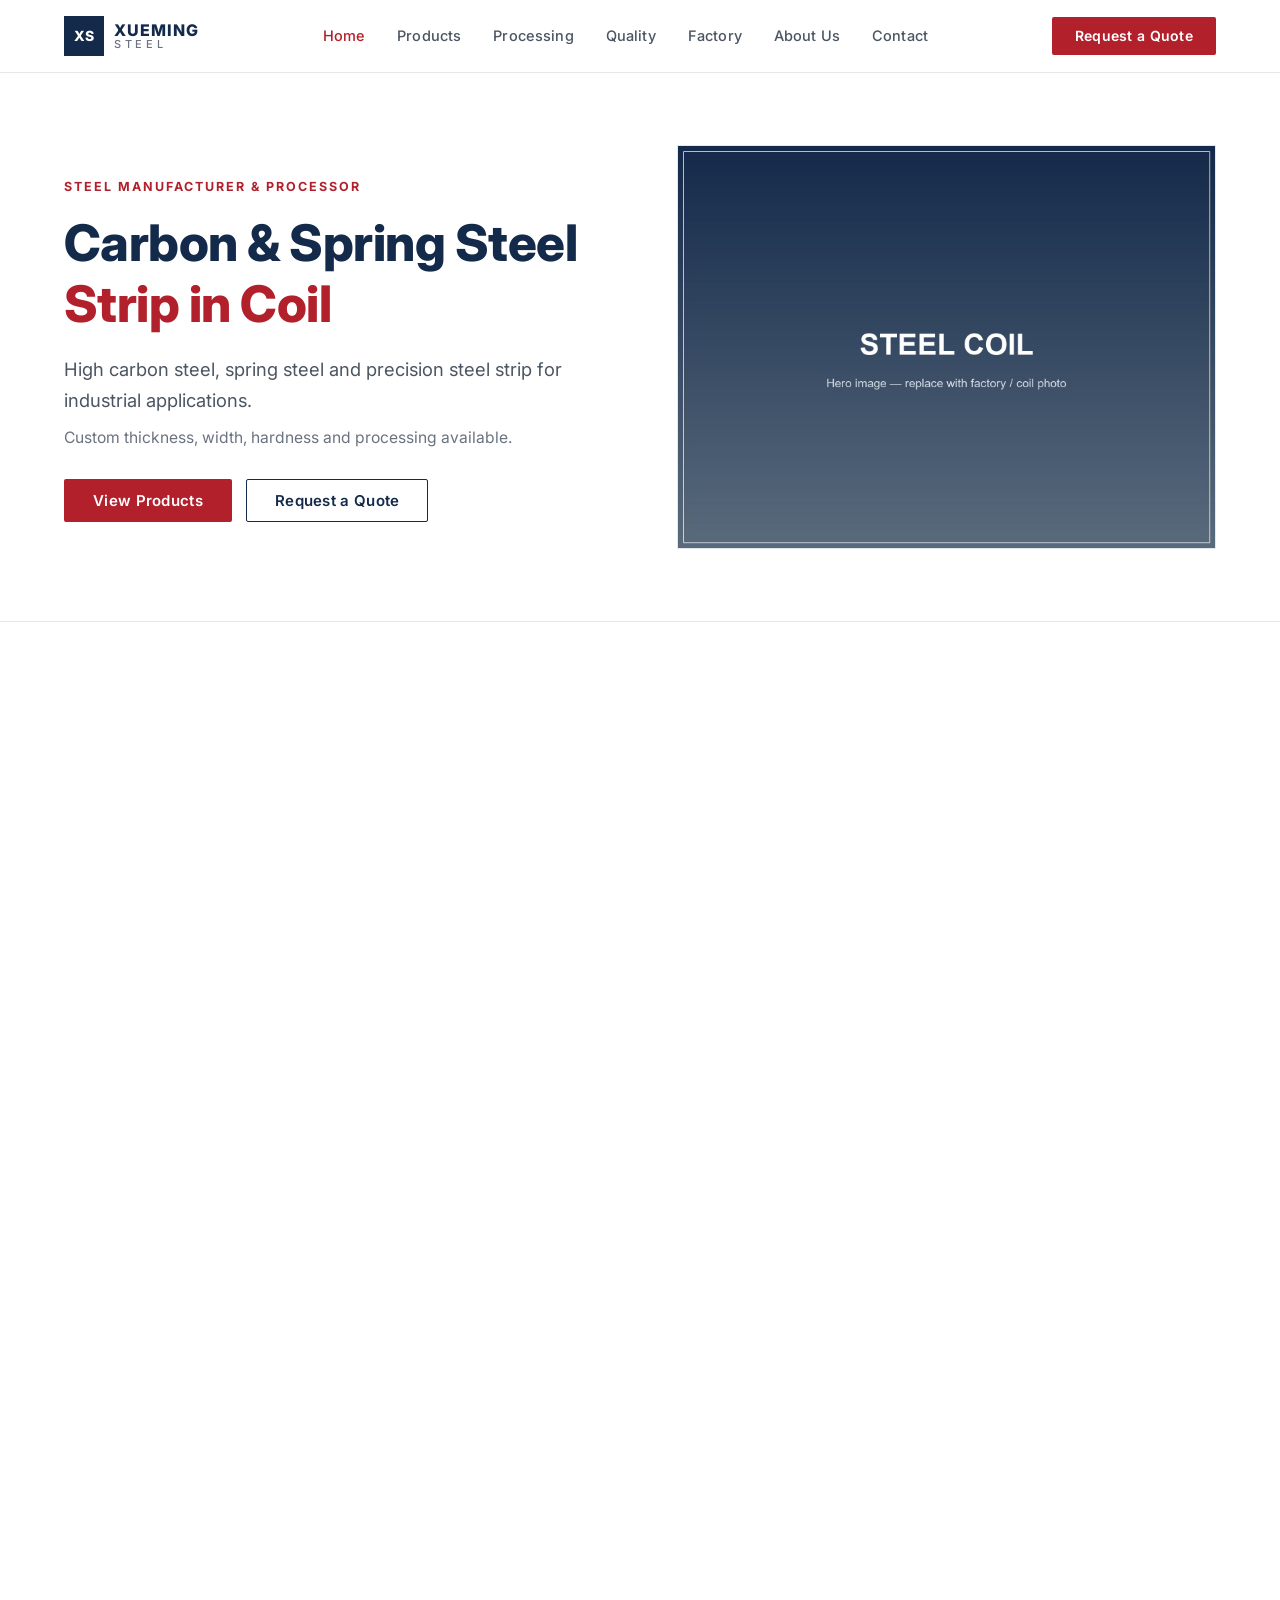
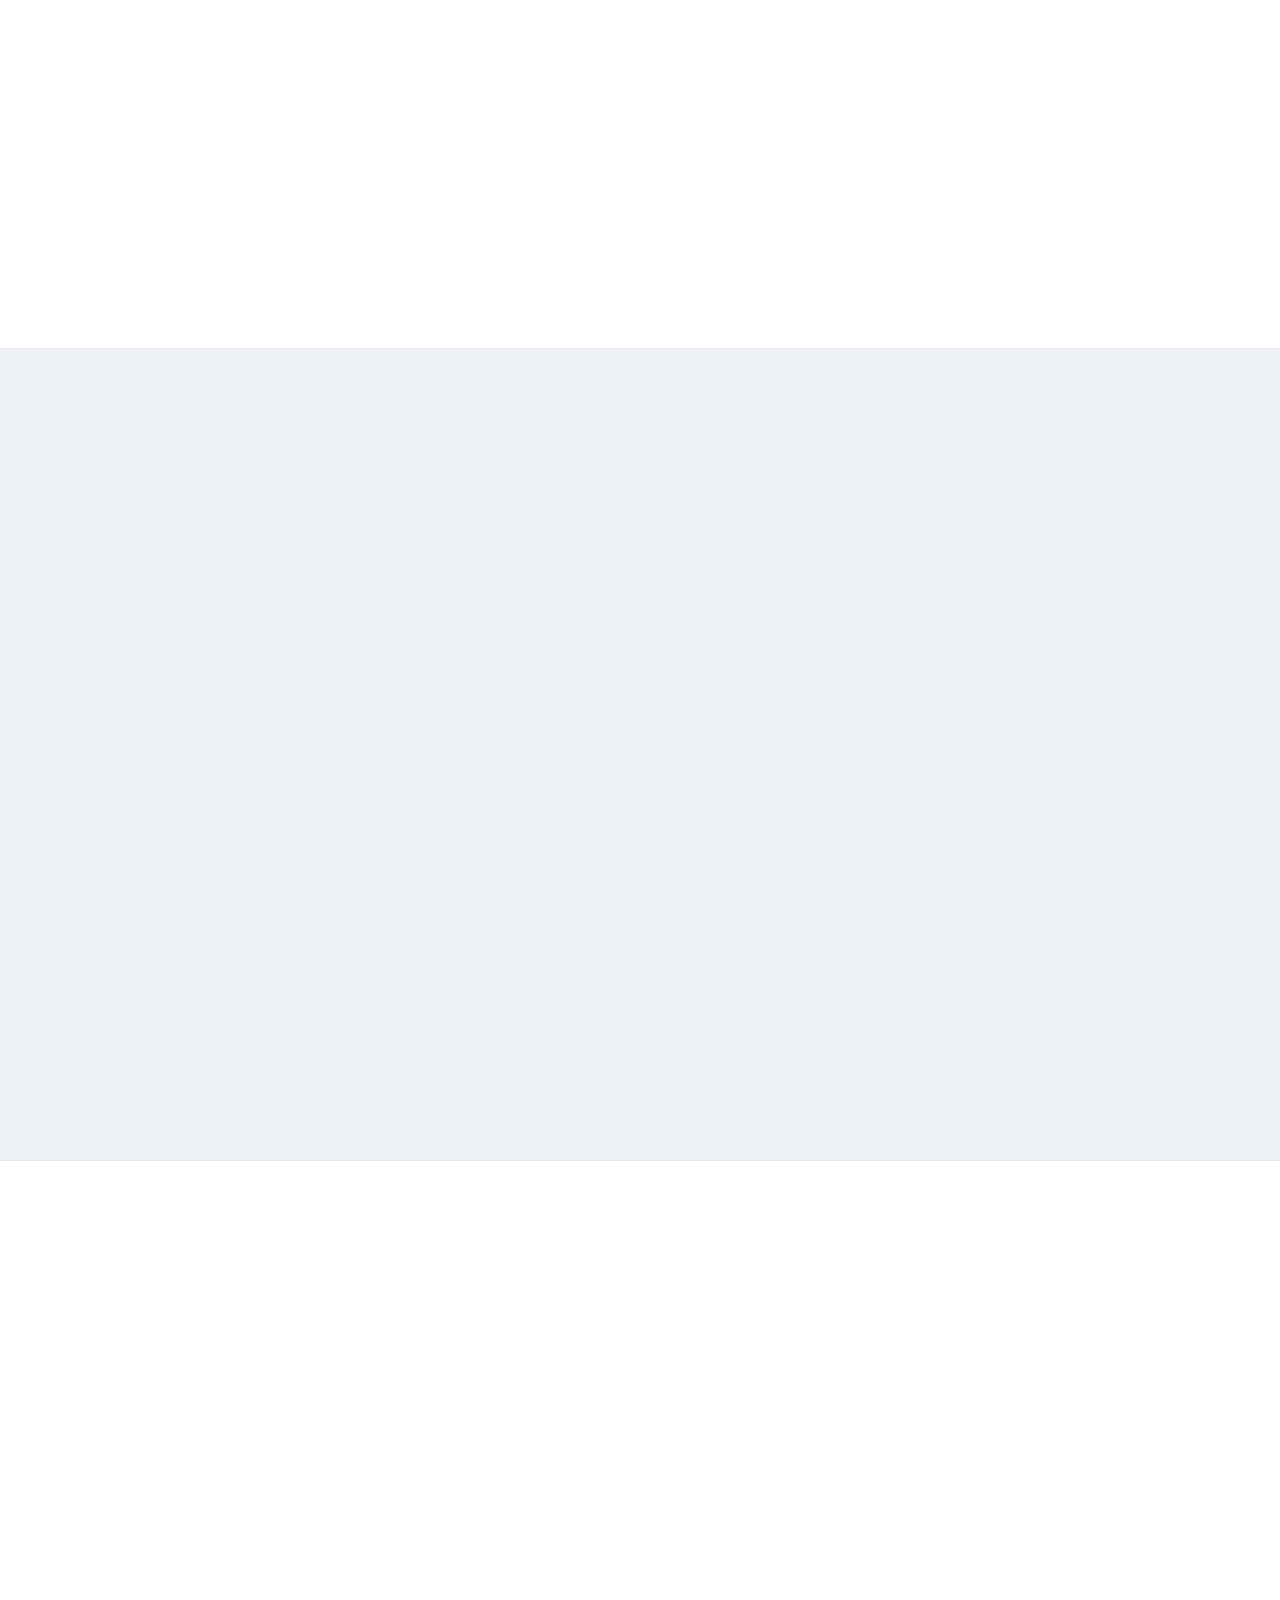
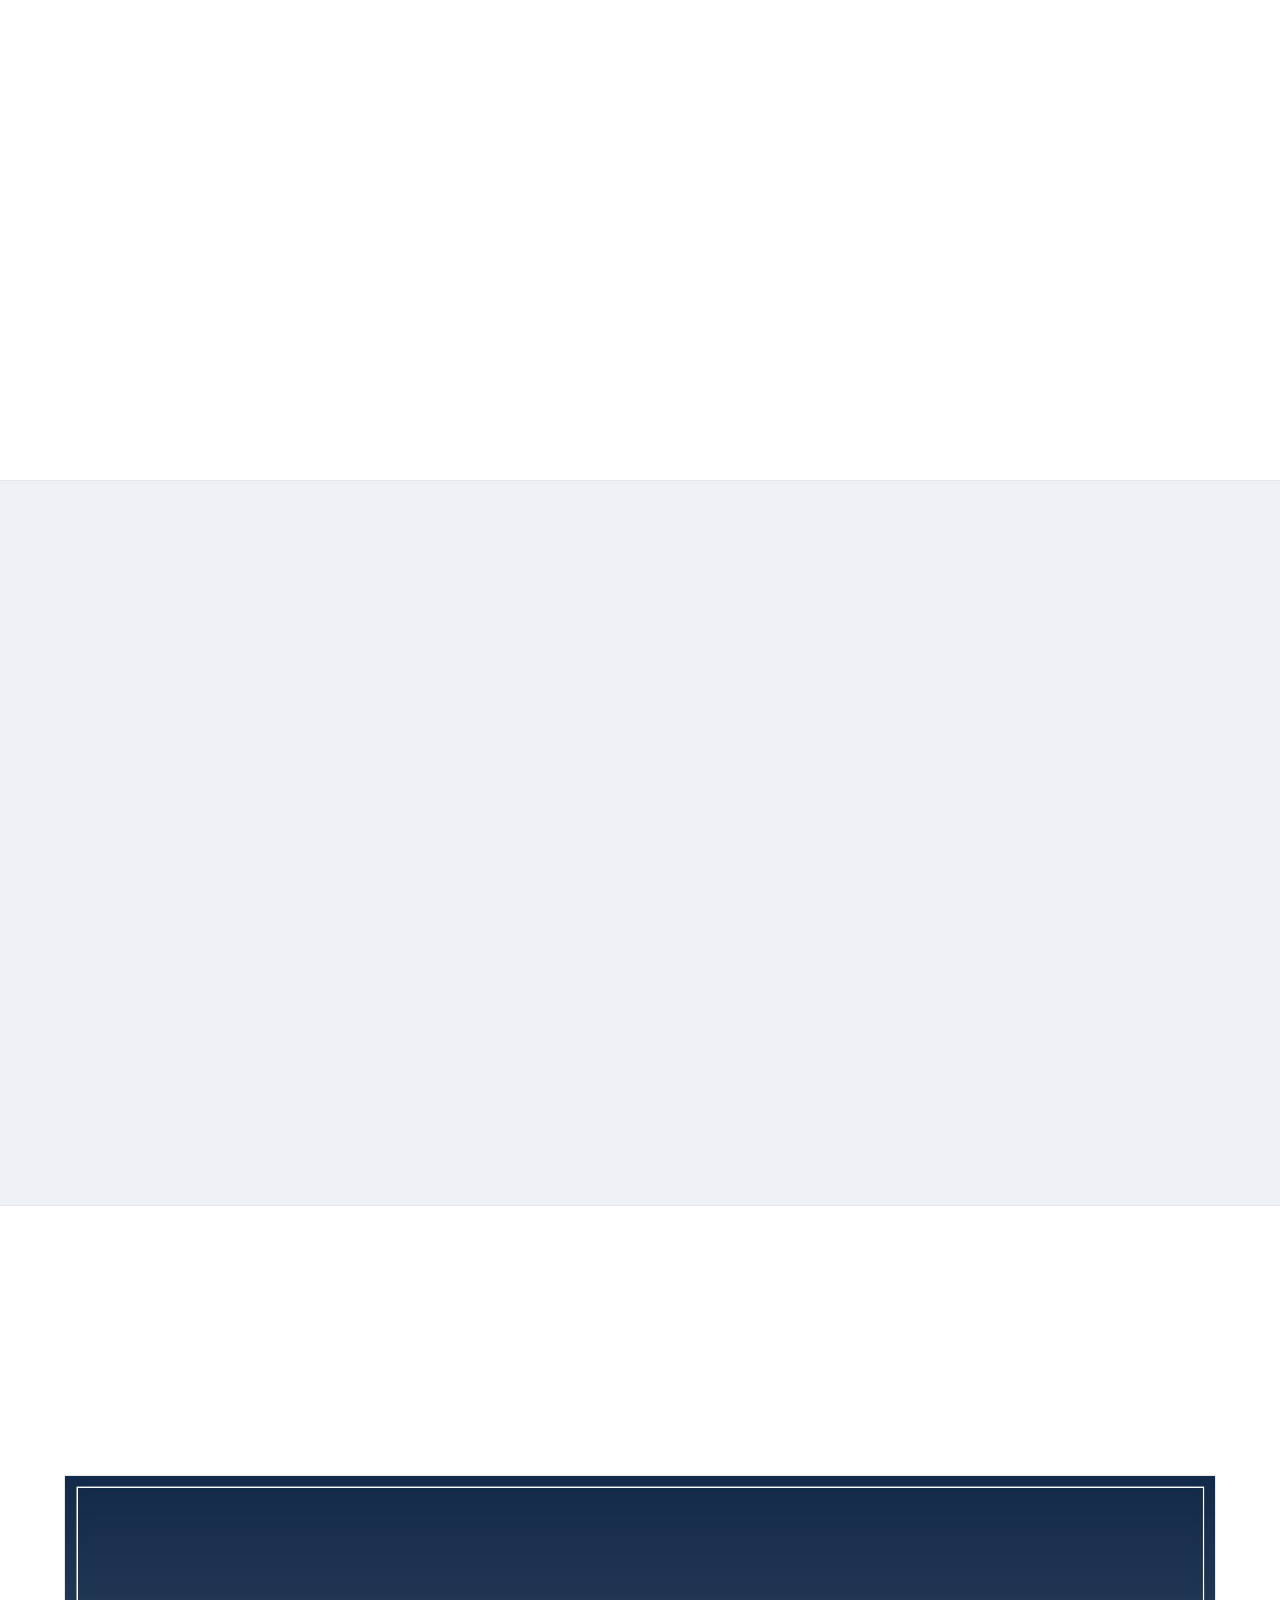
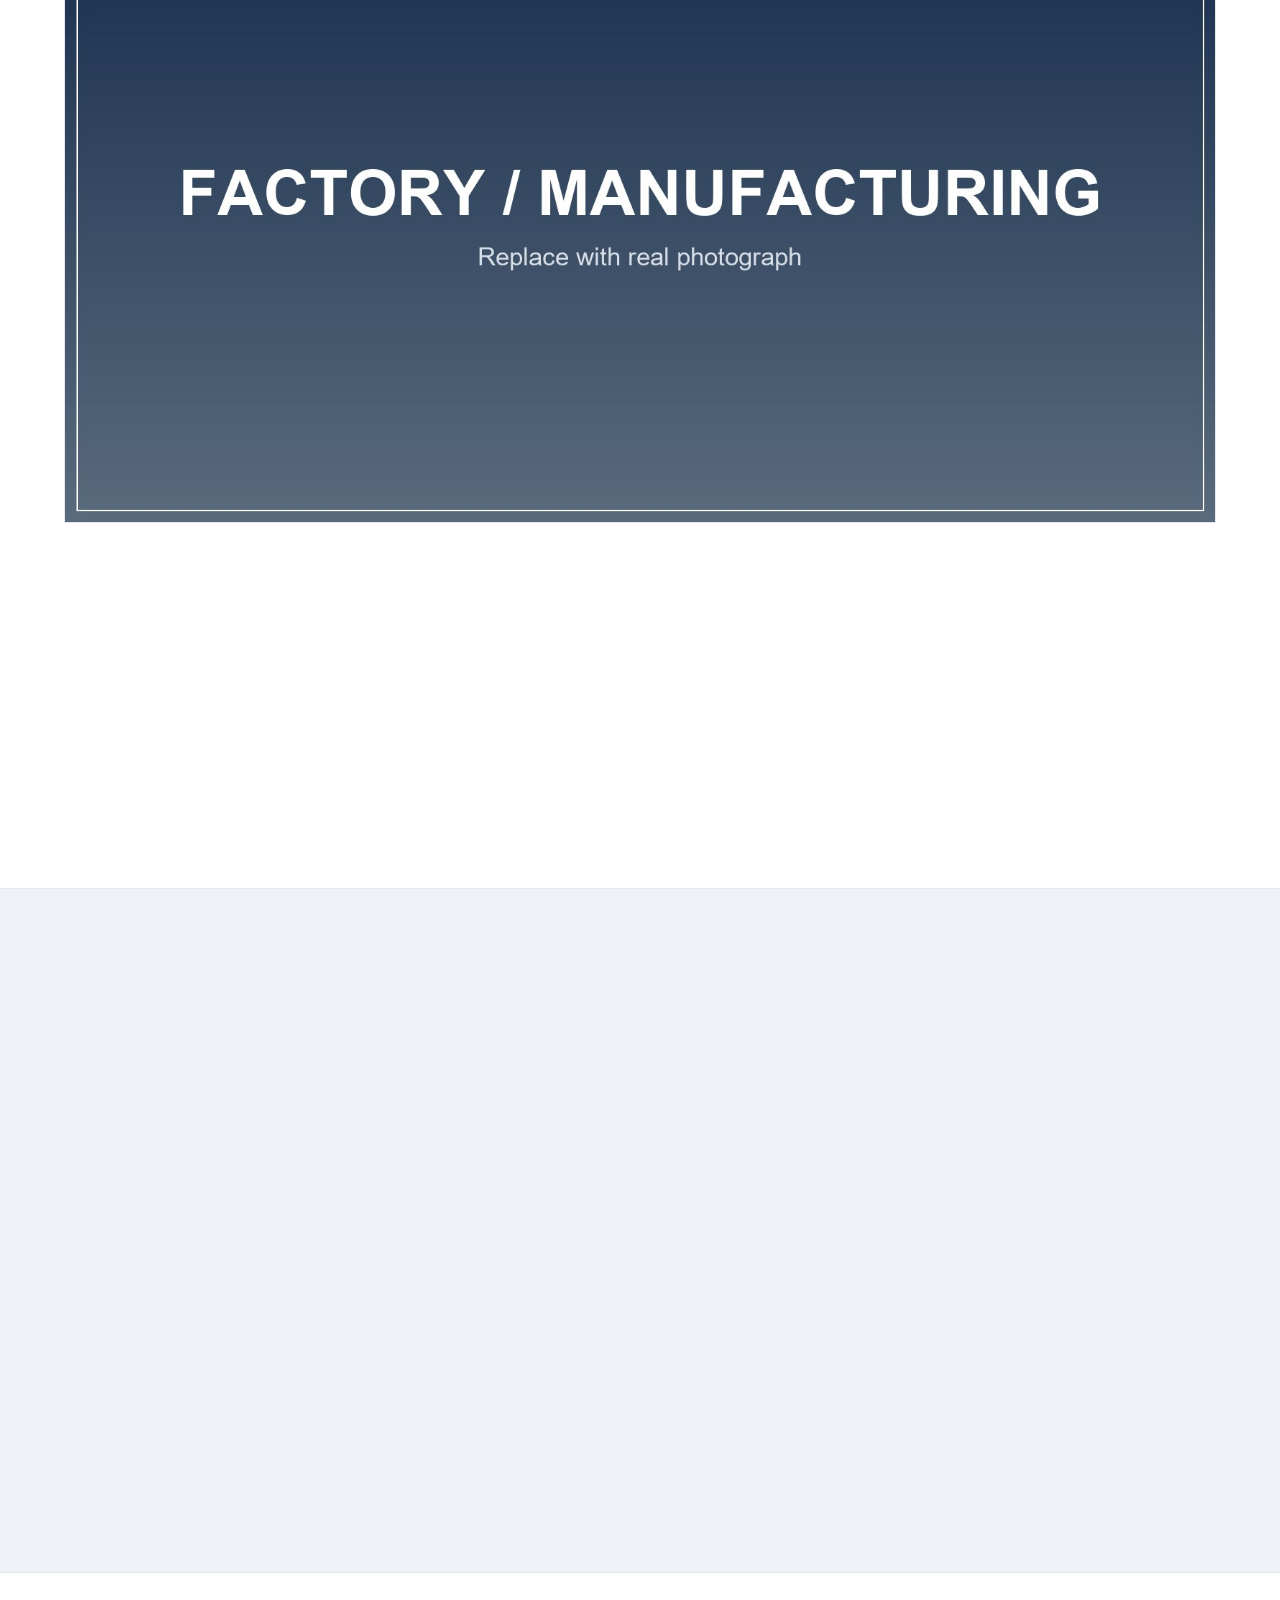
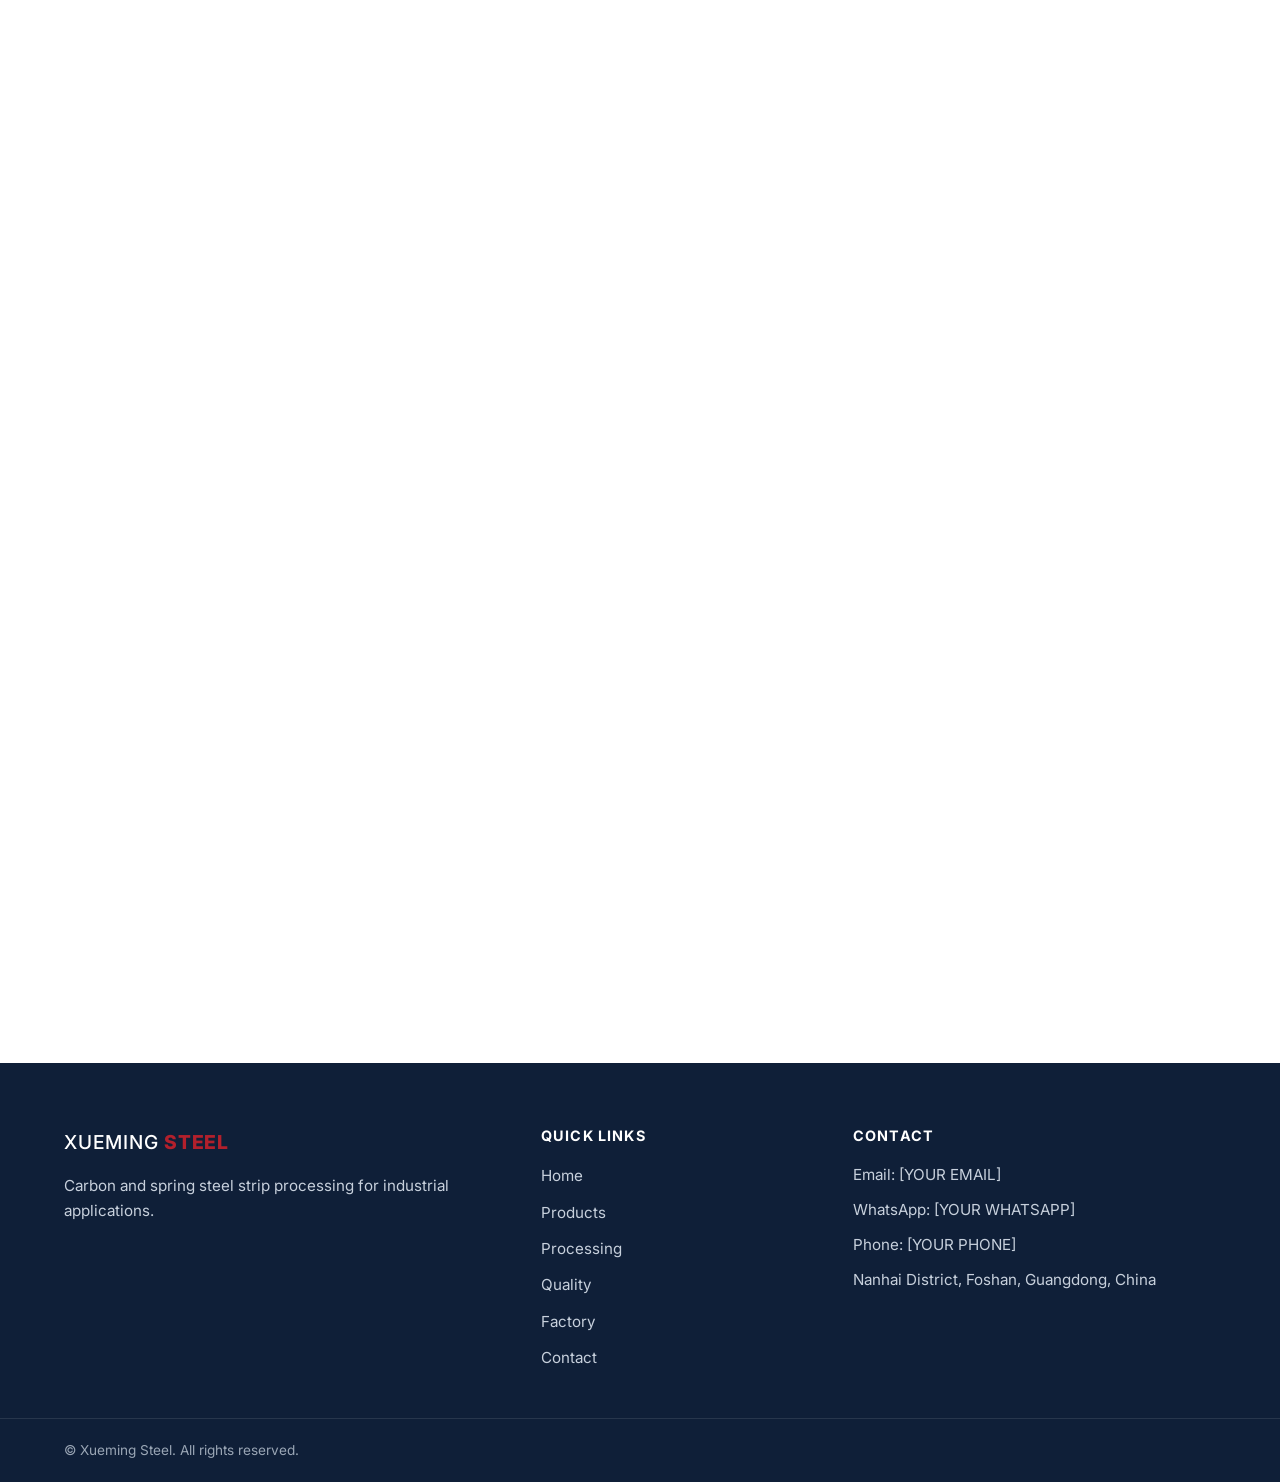
==== index.html @ acdc4cfb "initial website version" ====
<!DOCTYPE html>
<html lang="en">
<head>
  <meta charset="UTF-8" />
  <meta name="viewport" content="width=device-width, initial-scale=1.0" />

  <!-- SEO -->
  <title>Carbon &amp; Spring Steel Strip in Coil | Xueming Steel</title>
  <meta name="description" content="Xueming Steel supplies high carbon steel, spring steel, steel strip and steel coil with custom slitting, heat treatment and cut-to-length processing for industrial applications." />
  <meta name="keywords" content="high carbon steel, spring steel, steel strip, steel coil, slitting, cut-to-length, carbon steel strip, 65Mn, SK5, SK85, 75Cr1" />

  <!-- Open Graph (basic) -->
  <meta property="og:title" content="Carbon &amp; Spring Steel Strip in Coil | Xueming Steel" />
  <meta property="og:description" content="High carbon steel, spring steel and precision steel strip in coil, with custom processing." />
  <meta property="og:type" content="website" />

  <!-- Fonts: Inter with system fallback (swap for fast rendering) -->
  <link rel="preconnect" href="https://fonts.googleapis.com" />
  <link rel="preconnect" href="https://fonts.gstatic.com" crossorigin />
  <link href="https://fonts.googleapis.com/css2?family=Inter:wght@400;500;600;700;800&display=swap" rel="stylesheet" />

  <link rel="stylesheet" href="css/style.css" />
</head>
<body>

  <!-- ============================================================
       HEADER / NAVIGATION
  ============================================================ -->
  <header class="site-header" id="siteHeader">
    <div class="container header-inner">

      <!-- Logo placeholder (replace with real logo later) -->
      <a href="#top" class="logo" aria-label="Xueming Steel home">
        <span class="logo-mark">XS</span>
        <span class="logo-text">
          <strong>XUEMING</strong>
          <em>STEEL</em>
        </span>
      </a>

      <nav class="main-nav" id="mainNav" aria-label="Primary navigation">
        <ul class="nav-list">
          <li><a href="#top" class="nav-link is-active">Home</a></li>
          <li><a href="#products" class="nav-link">Products</a></li>
          <li><a href="#processing" class="nav-link">Processing</a></li>
          <li><a href="#quality" class="nav-link">Quality</a></li>
          <li><a href="#factory" class="nav-link">Factory</a></li>
          <li><a href="#about" class="nav-link">About Us</a></li>
          <li><a href="#contact" class="nav-link">Contact</a></li>
        </ul>
      </nav>

      <div class="header-actions">
        <a href="#contact" class="btn btn-accent btn-quote">Request a Quote</a>
        <button class="nav-toggle" id="navToggle" aria-label="Open menu" aria-expanded="false" aria-controls="mainNav">
          <span class="nav-toggle-bar"></span>
          <span class="nav-toggle-bar"></span>
          <span class="nav-toggle-bar"></span>
        </button>
      </div>

    </div>
  </header>

  <main id="top">

    <!-- ============================================================
         HERO
    ============================================================ -->
    <section class="hero">
      <div class="container hero-inner">

        <div class="hero-copy">
          <p class="eyebrow">Steel Manufacturer &amp; Processor</p>
          <h1 class="hero-title">
            Carbon &amp; Spring Steel
            <span class="hero-title-accent">Strip in Coil</span>
          </h1>
          <p class="hero-lead">
            High carbon steel, spring steel and precision steel strip
            for industrial applications.
          </p>
          <p class="hero-sub">
            Custom thickness, width, hardness and processing available.
          </p>
          <div class="hero-cta">
            <a href="#products" class="btn btn-accent">View Products</a>
            <a href="#contact" class="btn btn-outline">Request a Quote</a>
          </div>
        </div>

        <div class="hero-media">
          <figure class="hero-figure">
            <!-- Replace with actual factory / steel coil image -->
            <img src="images/hero-steel-coil.jpg" alt="Steel coil production line" width="1600" height="1200" />
          </figure>
        </div>

      </div>
    </section>

    <!-- ============================================================
         PRODUCTS
    ============================================================ -->
    <section class="section" id="products">
      <div class="container">
        <div class="section-head reveal">
          <p class="eyebrow">What We Supply</p>
          <h2 class="section-title">Our Products</h2>
          <p class="section-sub">
            High carbon and spring steel materials supplied in coil,
            strip and cut-to-length forms.
          </p>
        </div>

        <div class="product-grid reveal">

          <article class="product-card">
            <figure class="card-media">
              <img src="images/product-high-carbon.jpg" alt="High carbon steel" loading="lazy" width="1200" height="900" />
            </figure>
            <div class="card-body">
              <h3 class="card-title">High Carbon Steel</h3>
              <p class="card-text">
                Medium and high carbon steel strip in grades such as 65Mn,
                SK5, SK85, 75Cr1, 70, 60 and 80CrV2.
              </p>
              <a href="#contact" class="card-link">Learn More <span aria-hidden="true">&rarr;</span></a>
            </div>
          </article>

          <article class="product-card">
            <figure class="card-media">
              <img src="images/product-spring-steel.jpg" alt="Spring steel strip" loading="lazy" width="1200" height="900" />
            </figure>
            <div class="card-body">
              <h3 class="card-title">Spring Steel</h3>
              <p class="card-text">
                Spring steel strip for components requiring controlled
                hardness and resilience, including 65Mn, 75Cr1 and 51CrV4.
              </p>
              <a href="#contact" class="card-link">Learn More <span aria-hidden="true">&rarr;</span></a>
            </div>
          </article>

          <article class="product-card">
            <figure class="card-media">
              <img src="images/product-steel-coil.jpg" alt="Steel strip in coil" loading="lazy" width="1200" height="900" />
            </figure>
            <div class="card-body">
              <h3 class="card-title">Steel Strip &amp; Coil</h3>
              <p class="card-text">
                Steel strip supplied in coil with custom slit widths,
                custom thickness and secure coil packaging.
              </p>
              <a href="#contact" class="card-link">Learn More <span aria-hidden="true">&rarr;</span></a>
            </div>
          </article>

          <article class="product-card">
            <figure class="card-media">
              <img src="images/product-saw-blade.jpg" alt="Saw blade steel strip" loading="lazy" width="1200" height="900" />
            </figure>
            <div class="card-body">
              <h3 class="card-title">Saw Blade Steel</h3>
              <p class="card-text">
                High carbon strip for saw and blade applications, available
                in grades such as SK5, SK85, 75Cr1 and 80CrV2.
              </p>
              <a href="#contact" class="card-link">Learn More <span aria-hidden="true">&rarr;</span></a>
            </div>
          </article>

          <article class="product-card">
            <figure class="card-media">
              <img src="images/product-steel-sheet.jpg" alt="Cut-to-length steel sheets" loading="lazy" width="1200" height="900" />
            </figure>
            <div class="card-body">
              <h3 class="card-title">Cut-to-Length Sheets</h3>
              <p class="card-text">
                Steel coil processed into cut-to-length sheets according
                to customer specifications and dimensions.
              </p>
              <a href="#contact" class="card-link">Learn More <span aria-hidden="true">&rarr;</span></a>
            </div>
          </article>

        </div>
      </div>
    </section>

    <!-- ============================================================
         PROCESSING CAPABILITIES
    ============================================================ -->
    <section class="section section-alt" id="processing">
      <div class="container">
        <div class="section-head reveal">
          <p class="eyebrow">What We Do</p>
          <h2 class="section-title">Processing Capabilities</h2>
          <p class="section-sub">
            From steel coil to finished strip and cut-to-length products.
          </p>
        </div>

        <div class="process-grid reveal">

          <div class="process-item">
            <span class="process-num">01</span>
            <div class="process-icon" aria-hidden="true">
              <svg viewBox="0 0 24 24" fill="none" stroke="currentColor" stroke-width="1.5" stroke-linecap="round" stroke-linejoin="round"><path d="M12 3v6m0 0a3 3 0 1 0 0 6m0-6a3 3 0 1 1 0 6m0 0v6" /><path d="M3 12h18" /></svg>
            </div>
            <h3 class="process-title">Annealing</h3>
            <p class="process-text">Heat treatment processes designed to achieve the required material condition.</p>
          </div>

          <div class="process-item">
            <span class="process-num">02</span>
            <div class="process-icon" aria-hidden="true">
              <svg viewBox="0 0 24 24" fill="none" stroke="currentColor" stroke-width="1.5" stroke-linecap="round" stroke-linejoin="round"><circle cx="6" cy="12" r="3" /><circle cx="18" cy="12" r="3" /><path d="M9 12h6" /></svg>
            </div>
            <h3 class="process-title">Rolling</h3>
            <p class="process-text">Steel strip processing for controlled thickness and dimensional requirements.</p>
          </div>

          <div class="process-item">
            <span class="process-num">03</span>
            <div class="process-icon" aria-hidden="true">
              <svg viewBox="0 0 24 24" fill="none" stroke="currentColor" stroke-width="1.5" stroke-linecap="round" stroke-linejoin="round"><path d="M12 3c-4 3-4 7-4 9a4 4 0 0 0 8 0c0-2 0-6-4-9z" /><path d="M12 3v9" /></svg>
            </div>
            <h3 class="process-title">Heat Treatment</h3>
            <p class="process-text">Heat treatment according to required material properties and hardness.</p>
          </div>

          <div class="process-item">
            <span class="process-num">04</span>
            <div class="process-icon" aria-hidden="true">
              <svg viewBox="0 0 24 24" fill="none" stroke="currentColor" stroke-width="1.5" stroke-linecap="round" stroke-linejoin="round"><path d="M4 5h16v14H4z" /><path d="M4 9h16M4 13h16M4 17h16" /></svg>
            </div>
            <h3 class="process-title">Slitting</h3>
            <p class="process-text">Steel coils can be slit into customized widths according to customer requirements.</p>
          </div>

          <div class="process-item">
            <span class="process-num">05</span>
            <div class="process-icon" aria-hidden="true">
              <svg viewBox="0 0 24 24" fill="none" stroke="currentColor" stroke-width="1.5" stroke-linecap="round" stroke-linejoin="round"><path d="M12 3l2 5 5 1-4 3 1 5-4-2-4 2 1-5-4-3 5-1z" /></svg>
            </div>
            <h3 class="process-title">Polishing</h3>
            <p class="process-text">Surface processing available for specified steel strip requirements.</p>
          </div>

          <div class="process-item">
            <span class="process-num">06</span>
            <div class="process-icon" aria-hidden="true">
              <svg viewBox="0 0 24 24" fill="none" stroke="currentColor" stroke-width="1.5" stroke-linecap="round" stroke-linejoin="round"><path d="M3 6h18M5 6v13h14V6M8 3v3M16 3v3" /></svg>
            </div>
            <h3 class="process-title">Cut-to-Length</h3>
            <p class="process-text">Coil material can be processed into sheets according to specified dimensions.</p>
          </div>

          <div class="process-item">
            <span class="process-num">07</span>
            <div class="process-icon" aria-hidden="true">
              <svg viewBox="0 0 24 24" fill="none" stroke="currentColor" stroke-width="1.5" stroke-linecap="round" stroke-linejoin="round"><path d="M21 8l-9-5-9 5v8l9 5 9-5z" /><path d="M3 8l9 5 9-5" /><path d="M12 13v8" /></svg>
            </div>
            <h3 class="process-title">Packaging</h3>
            <p class="process-text">Steel products are securely packaged for storage and transportation.</p>
          </div>

        </div>
      </div>
    </section>

    <!-- ============================================================
         WHY CHOOSE US / MANUFACTURING CAPABILITY
    ============================================================ -->
    <section class="section" id="about">
      <div class="container split reveal">
        <div class="split-media">
          <figure class="split-figure">
            <img src="images/why-choose-us.jpg" alt="Steel processing and manufacturing capability" loading="lazy" width="1000" height="1250" />
          </figure>
        </div>
        <div class="split-copy">
          <p class="eyebrow">Why Choose Us</p>
          <h2 class="section-title">Built Around Steel Processing</h2>
          <p class="section-sub">
            We focus on the materials, processing and inspection that
            industrial customers depend on.
          </p>

          <ul class="feature-list">
            <li>
              <span class="feature-icon" aria-hidden="true">&#10003;</span>
              <div>
                <strong>Material expertise</strong>
                <p>Focused on high carbon and spring steel grades and their processing behaviour.</p>
              </div>
            </li>
            <li>
              <span class="feature-icon" aria-hidden="true">&#10003;</span>
              <div>
                <strong>In-house processing</strong>
                <p>Rolling, heat treatment, slitting and cut-to-length handled in one place.</p>
              </div>
            </li>
            <li>
              <span class="feature-icon" aria-hidden="true">&#10003;</span>
              <div>
                <strong>Flexible dimensions</strong>
                <p>Custom thickness, width and hardness to match your specification.</p>
              </div>
            </li>
            <li>
              <span class="feature-icon" aria-hidden="true">&#10003;</span>
              <div>
                <strong>Quality inspection</strong>
                <p>Consistent checks on composition, hardness and dimensions throughout processing.</p>
              </div>
            </li>
            <li>
              <span class="feature-icon" aria-hidden="true">&#10003;</span>
              <div>
                <strong>Custom orders</strong>
                <p>Made-to-order strip and sheet to suit specific applications.</p>
              </div>
            </li>
            <li>
              <span class="feature-icon" aria-hidden="true">&#10003;</span>
              <div>
                <strong>Export-oriented packaging</strong>
                <p>Secure, seaworthy packaging prepared for international delivery.</p>
              </div>
            </li>
          </ul>
        </div>
      </div>
    </section>

    <!-- ============================================================
         QUALITY CONTROL
    ============================================================ -->
    <section class="section section-alt" id="quality">
      <div class="container">
        <div class="section-head reveal">
          <p class="eyebrow">Consistency &amp; Inspection</p>
          <h2 class="section-title">Quality Control</h2>
          <p class="section-sub">
            Consistent material quality and inspection throughout processing.
          </p>
        </div>

        <div class="quality-layout reveal">

          <div class="quality-flow">
            <ol class="flow-steps">
              <li><span class="flow-dot">1</span> Raw Material</li>
              <li><span class="flow-dot">2</span> Processing</li>
              <li><span class="flow-dot">3</span> Inspection</li>
              <li><span class="flow-dot">4</span> Final Check</li>
              <li><span class="flow-dot">5</span> Packaging</li>
            </ol>

            <ul class="qc-list">
              <li>Chemical Composition</li>
              <li>Hardness</li>
              <li>Tensile Properties</li>
              <li>Thickness</li>
              <li>Width</li>
              <li>Surface</li>
              <li>Flatness / Straightness</li>
              <li>Material Certification</li>
            </ul>
          </div>

          <div class="quality-media">
            <figure class="quality-figure">
              <!-- Replace with actual inspection / quality control image -->
              <img src="images/quality-control.jpg" alt="Steel quality control and inspection" loading="lazy" width="1400" height="900" />
            </figure>
          </div>

        </div>
      </div>
    </section>

    <!-- ============================================================
         FACTORY
    ============================================================ -->
    <section class="section" id="factory">
      <div class="container">
        <div class="section-head reveal">
          <p class="eyebrow">Where We Work</p>
          <h2 class="section-title">Our Factory</h2>
          <p class="section-sub">
            Manufacturing and processing capabilities for steel strip and coil.
          </p>
        </div>

        <figure class="factory-main">
          <!-- Replace with actual factory image -->
          <img src="images/factory-main.jpg" alt="Steel manufacturing and processing facility" loading="lazy" width="1600" height="900" />
        </figure>

        <div class="factory-grid reveal">
          <figure class="factory-card">
            <img src="images/factory-01.jpg" alt="Production workshop" loading="lazy" width="1200" height="900" />
            <figcaption>Production Workshop</figcaption>
          </figure>
          <figure class="factory-card">
            <img src="images/factory-02.jpg" alt="Steel coil processing" loading="lazy" width="1200" height="900" />
            <figcaption>Steel Coil Processing</figcaption>
          </figure>
          <figure class="factory-card">
            <img src="images/factory-03.jpg" alt="Steel slitting line" loading="lazy" width="1200" height="900" />
            <figcaption>Slitting</figcaption>
          </figure>
          <figure class="factory-card">
            <img src="images/factory-04.jpg" alt="Inspection and packaging" loading="lazy" width="1200" height="900" />
            <figcaption>Inspection &amp; Packaging</figcaption>
          </figure>
        </div>
      </div>
    </section>

    <!-- ============================================================
         APPLICATIONS
    ============================================================ -->
    <section class="section section-alt" id="applications">
      <div class="container">
        <div class="section-head reveal">
          <p class="eyebrow">End Use</p>
          <h2 class="section-title">Applications</h2>
          <p class="section-sub">
            Suitable for applications including:
          </p>
        </div>

        <div class="app-grid reveal">
          <div class="app-item">
            <div class="app-icon" aria-hidden="true">
              <svg viewBox="0 0 24 24" fill="none" stroke="currentColor" stroke-width="1.5" stroke-linecap="round" stroke-linejoin="round"><path d="M3 8l9-5 9 5v8l-9 5-9-5z" /><path d="M12 3v18M3 8l9 5 9-5" /></svg>
            </div>
            <h3>Industrial Blades</h3>
          </div>
          <div class="app-item">
            <div class="app-icon" aria-hidden="true">
              <svg viewBox="0 0 24 24" fill="none" stroke="currentColor" stroke-width="1.5" stroke-linecap="round" stroke-linejoin="round"><path d="M6 3c3 6-2 9-2 14a2 2 0 0 0 2 2c1 0 2-1 2-2V7c0-1 .8-2 2-2" /><path d="M18 3c-3 6 2 9 2 14a2 2 0 0 1-2 2c-1 0-2-1-2-2V7c0-1-.8-2-2-2" /></svg>
            </div>
            <h3>Spring Components</h3>
          </div>
          <div class="app-item">
            <div class="app-icon" aria-hidden="true">
              <svg viewBox="0 0 24 24" fill="none" stroke="currentColor" stroke-width="1.5" stroke-linecap="round" stroke-linejoin="round"><rect x="3" y="5" width="18" height="14" /><path d="M8 5v14M16 5v14" /></svg>
            </div>
            <h3>Stamping Parts</h3>
          </div>
          <div class="app-item">
            <div class="app-icon" aria-hidden="true">
              <svg viewBox="0 0 24 24" fill="none" stroke="currentColor" stroke-width="1.5" stroke-linecap="round" stroke-linejoin="round"><path d="M4 20l5-5 3 3 6-9" /><circle cx="18" cy="7" r="2.5" /></svg>
            </div>
            <h3>Cutting Tools</h3>
          </div>
          <div class="app-item">
            <div class="app-icon" aria-hidden="true">
              <svg viewBox="0 0 24 24" fill="none" stroke="currentColor" stroke-width="1.5" stroke-linecap="round" stroke-linejoin="round"><circle cx="12" cy="12" r="3" /><path d="M12 3v3M12 18v3M3 12h3M18 12h3" /></svg>
            </div>
            <h3>Hardware Components</h3>
          </div>
          <div class="app-item">
            <div class="app-icon" aria-hidden="true">
              <svg viewBox="0 0 24 24" fill="none" stroke="currentColor" stroke-width="1.5" stroke-linecap="round" stroke-linejoin="round"><path d="M4 6h16M4 12h16M4 18h16" /><circle cx="8" cy="6" r="1.5" /><circle cx="16" cy="12" r="1.5" /><circle cx="10" cy="18" r="1.5" /></svg>
            </div>
            <h3>Industrial Equipment</h3>
          </div>
        </div>
      </div>
    </section>

    <!-- ============================================================
         REQUEST A QUOTE / CONTACT
    ============================================================ -->
    <section class="section" id="contact">
      <div class="container">
        <div class="section-head reveal">
          <p class="eyebrow">Get in Touch</p>
          <h2 class="section-title">Request a Quote</h2>
          <p class="section-sub">
            Tell us your material, size and quantity requirements.
          </p>
        </div>

        <div class="contact-layout reveal">
          <div class="contact-info">
            <h3>Contact Details</h3>
            <ul class="contact-list">
              <li>
                <span class="contact-label">Email</span>
                <a href="mailto:[YOUR EMAIL]">[YOUR EMAIL]</a>
              </li>
              <li>
                <span class="contact-label">WhatsApp</span>
                <a href="#">[YOUR WHATSAPP]</a>
              </li>
              <li>
                <span class="contact-label">Phone</span>
                <a href="#">[YOUR PHONE]</a>
              </li>
              <li>
                <span class="contact-label">Address</span>
                <span>Nanhai District, Foshan, Guangdong, China</span>
              </li>
            </ul>
          </div>

          <!-- TODO: Connect this form to company email / backend -->
          <form class="quote-form" id="quoteForm" novalidate>
            <div class="form-row">
              <div class="form-field">
                <label for="fName">Name *</label>
                <input type="text" id="fName" name="name" required placeholder="Your name" />
              </div>
              <div class="form-field">
                <label for="fCompany">Company</label>
                <input type="text" id="fCompany" name="company" placeholder="Company name" />
              </div>
            </div>

            <div class="form-row">
              <div class="form-field">
                <label for="fCountry">Country *</label>
                <input type="text" id="fCountry" name="country" required placeholder="Country" />
              </div>
              <div class="form-field">
                <label for="fEmail">Email *</label>
                <input type="email" id="fEmail" name="email" required placeholder="you@company.com" />
              </div>
            </div>

            <div class="form-row">
              <div class="form-field">
                <label for="fWhatsapp">WhatsApp</label>
                <input type="text" id="fWhatsapp" name="whatsapp" placeholder="WhatsApp number" />
              </div>
              <div class="form-field">
                <label for="fMaterial">Material *</label>
                <input type="text" id="fMaterial" name="material" required placeholder="e.g. 65Mn, SK5, 75Cr1" />
              </div>
            </div>

            <div class="form-row">
              <div class="form-field">
                <label for="fThickness">Thickness</label>
                <input type="text" id="fThickness" name="thickness" placeholder="e.g. 0.5 mm" />
              </div>
              <div class="form-field">
                <label for="fWidth">Width</label>
                <input type="text" id="fWidth" name="width" placeholder="e.g. 50 mm" />
              </div>
            </div>

            <div class="form-row">
              <div class="form-field">
                <label for="fQuantity">Quantity</label>
                <input type="text" id="fQuantity" name="quantity" placeholder="e.g. 20 tons" />
              </div>
              <div class="form-field">
                <label for="fHardness">Required Hardness</label>
                <input type="text" id="fHardness" name="hardness" placeholder="e.g. HRC 45–50" />
              </div>
            </div>

            <div class="form-field">
              <label for="fMessage">Message</label>
              <textarea id="fMessage" name="message" rows="4" placeholder="Additional requirements, tolerances, delivery, etc."></textarea>
            </div>

            <button type="submit" class="btn btn-accent btn-block">Send Inquiry</button>
            <p class="form-note">We will reply by email or WhatsApp. Your details are used only to respond to your inquiry.</p>
          </form>
        </div>
      </div>
    </section>

  </main>

  <!-- ============================================================
       FOOTER
  ============================================================ -->
  <footer class="site-footer">
    <div class="container footer-inner">

      <div class="footer-brand">
        <span class="footer-logo">XUEMING <strong>STEEL</strong></span>
        <p>Carbon and spring steel strip processing for industrial applications.</p>
      </div>

      <nav class="footer-nav" aria-label="Footer navigation">
        <h3>Quick Links</h3>
        <ul>
          <li><a href="#top">Home</a></li>
          <li><a href="#products">Products</a></li>
          <li><a href="#processing">Processing</a></li>
          <li><a href="#quality">Quality</a></li>
          <li><a href="#factory">Factory</a></li>
          <li><a href="#contact">Contact</a></li>
        </ul>
      </nav>

      <div class="footer-contact">
        <h3>Contact</h3>
        <ul>
          <li>Email: <a href="mailto:[YOUR EMAIL]">[YOUR EMAIL]</a></li>
          <li>WhatsApp: <span>[YOUR WHATSAPP]</span></li>
          <li>Phone: <span>[YOUR PHONE]</span></li>
          <li>Nanhai District, Foshan, Guangdong, China</li>
        </ul>
      </div>

    </div>
    <div class="footer-bottom">
      <div class="container">
        <p>&copy; <span id="year"></span> Xueming Steel. All rights reserved.</p>
      </div>
    </div>
  </footer>

  <script src="js/main.js"></script>
</body>
</html>
---- css/style.css ----
/* ==========================================================================
   Xueming Steel — B2B industrial website stylesheet
   Clean, professional, industrial. No frameworks, no dependencies.
   ========================================================================== */

/* --------------------------------------------------------------------------
   1. Design tokens
   -------------------------------------------------------------------------- */
:root {
  --white: #ffffff;
  --navy: #142a4a;          /* deep navy — primary dark color */
  --navy-2: #0f1f38;        /* darker navy for footer */
  --navy-soft: #eef2f7;     /* very light navy tint for alt sections */
  --gray-900: #1f2937;      /* body text */
  --gray-600: #4b5563;      /* secondary text */
  --gray-500: #6b7280;      /* muted text */
  --gray-100: #f3f4f6;      /* light surface */
  --gray-200: #e5e7eb;      /* borders */
  --accent: #b2202c;        /* industrial red — CTA accent */
  --accent-dark: #8f1a24;

  --font-sans: "Inter", "Segoe UI", "Helvetica Neue", Arial, sans-serif;

  --container: 1200px;
  --radius: 2px;            /* minimal radius — industrial, not "SaaS card" */
  --shadow-sm: 0 1px 3px rgba(16, 31, 56, 0.08);
  --shadow-md: 0 6px 20px rgba(16, 31, 56, 0.10);
  --header-h: 72px;
}

/* --------------------------------------------------------------------------
   2. Reset / base
   -------------------------------------------------------------------------- */
*, *::before, *::after { box-sizing: border-box; }

html {
  scroll-behavior: smooth;
  scroll-padding-top: calc(var(--header-h) + 12px);
  -webkit-text-size-adjust: 100%;
}

body {
  margin: 0;
  font-family: var(--font-sans);
  font-size: 16px;
  line-height: 1.65;
  color: var(--gray-900);
  background: var(--white);
  -webkit-font-smoothing: antialiased;
  text-rendering: optimizeLegibility;
}

img { max-width: 100%; height: auto; display: block; }

a { color: var(--navy); text-decoration: none; }
a:hover { color: var(--accent); }

h1, h2, h3, h4 { line-height: 1.2; margin: 0 0 0.5em; color: var(--navy); font-weight: 700; }

p { margin: 0 0 1em; }

ul, ol { margin: 0; padding: 0; list-style: none; }

.container {
  width: 100%;
  max-width: var(--container);
  margin: 0 auto;
  padding: 0 24px;
}

/* --------------------------------------------------------------------------
   3. Buttons
   -------------------------------------------------------------------------- */
.btn {
  display: inline-flex;
  align-items: center;
  justify-content: center;
  gap: 8px;
  padding: 13px 28px;
  font-size: 15px;
  font-weight: 600;
  letter-spacing: 0.02em;
  line-height: 1;
  border: 1px solid transparent;
  border-radius: var(--radius);
  cursor: pointer;
  transition: background-color .18s ease, color .18s ease, border-color .18s ease, transform .18s ease;
  white-space: nowrap;
}

.btn-accent {
  background: var(--accent);
  color: var(--white);
}
.btn-accent:hover { background: var(--accent-dark); color: var(--white); }

.btn-outline {
  background: transparent;
  color: var(--navy);
  border-color: var(--navy);
}
.btn-outline:hover { background: var(--navy); color: var(--white); }

.btn-block { width: 100%; }

.btn:active { transform: translateY(1px); }

/* --------------------------------------------------------------------------
   4. Header / navigation
   -------------------------------------------------------------------------- */
.site-header {
  position: sticky;
  top: 0;
  z-index: 100;
  background: var(--white);
  border-bottom: 1px solid var(--gray-200);
  transition: box-shadow .25s ease;
}
.site-header.is-scrolled { box-shadow: var(--shadow-sm); }

.header-inner {
  height: var(--header-h);
  display: flex;
  align-items: center;
  justify-content: space-between;
  gap: 24px;
}

/* Logo placeholder */
.logo {
  display: inline-flex;
  align-items: center;
  gap: 10px;
  color: var(--navy);
  line-height: 1;
}
.logo-mark {
  display: inline-flex;
  align-items: center;
  justify-content: center;
  width: 40px;
  height: 40px;
  background: var(--navy);
  color: var(--white);
  font-weight: 800;
  font-size: 14px;
  letter-spacing: 0.03em;
}
.logo-text { display: inline-flex; flex-direction: column; line-height: 1.05; }
.logo-text strong { font-size: 16px; font-weight: 800; letter-spacing: 0.06em; }
.logo-text em {
  font-style: normal;
  font-size: 11px;
  font-weight: 500;
  letter-spacing: 0.34em;
  color: var(--gray-500);
}

/* Nav */
.main-nav { display: flex; }
.nav-list { display: flex; align-items: center; gap: 4px; }

.nav-link {
  display: block;
  padding: 8px 14px;
  font-size: 14.5px;
  font-weight: 500;
  color: var(--gray-600);
  letter-spacing: 0.01em;
  transition: color .15s ease;
}
.nav-link:hover { color: var(--navy); }
.nav-link.is-active { color: var(--accent); }

.header-actions { display: flex; align-items: center; gap: 12px; }
.btn-quote { padding: 11px 22px; font-size: 14px; }

/* Hamburger (mobile) */
.nav-toggle {
  display: none;
  flex-direction: column;
  gap: 5px;
  width: 42px;
  height: 42px;
  padding: 11px;
  background: transparent;
  border: 1px solid var(--gray-200);
  border-radius: var(--radius);
  cursor: pointer;
}
.nav-toggle-bar {
  display: block;
  height: 2px;
  width: 100%;
  background: var(--navy);
  transition: transform .25s ease, opacity .25s ease;
}
.nav-toggle[aria-expanded="true"] .nav-toggle-bar:nth-child(1) { transform: translateY(7px) rotate(45deg); }
.nav-toggle[aria-expanded="true"] .nav-toggle-bar:nth-child(2) { opacity: 0; }
.nav-toggle[aria-expanded="true"] .nav-toggle-bar:nth-child(3) { transform: translateY(-7px) rotate(-45deg); }

/* --------------------------------------------------------------------------
   5. Hero
   -------------------------------------------------------------------------- */
.hero {
  background: var(--white);
  border-bottom: 1px solid var(--gray-200);
}
.hero-inner {
  display: grid;
  grid-template-columns: 1.05fr 1fr;
  gap: 48px;
  align-items: center;
  padding-top: 72px;
  padding-bottom: 72px;
}

.eyebrow {
  display: inline-block;
  font-size: 12.5px;
  font-weight: 700;
  letter-spacing: 0.16em;
  text-transform: uppercase;
  color: var(--accent);
  margin: 0 0 16px;
}

.hero-title {
  font-size: clamp(2rem, 4.4vw, 3.15rem);
  font-weight: 800;
  letter-spacing: -0.01em;
  margin-bottom: 20px;
}
.hero-title-accent { display: block; color: var(--accent); }

.hero-lead {
  font-size: 1.15rem;
  color: var(--gray-600);
  max-width: 30em;
  margin-bottom: 10px;
}
.hero-sub {
  font-size: 0.98rem;
  color: var(--gray-500);
  margin-bottom: 28px;
}
.hero-cta { display: flex; flex-wrap: wrap; gap: 14px; }

.hero-figure {
  margin: 0;
  position: relative;
  aspect-ratio: 4 / 3;
  overflow: hidden;
  border: 1px solid var(--gray-200);
  background: var(--gray-100);
}
.hero-figure img {
  width: 100%;
  height: 100%;
  object-fit: cover;
}

/* --------------------------------------------------------------------------
   6. Sections (shared)
   -------------------------------------------------------------------------- */
.section { padding: 88px 0; }
.section-alt { background: var(--navy-soft); border-top: 1px solid var(--gray-200); border-bottom: 1px solid var(--gray-200); }

.section-head {
  max-width: 720px;
  margin: 0 auto 56px;
  text-align: center;
}
.section-head .eyebrow { margin-bottom: 14px; }
.section-title {
  font-size: clamp(1.65rem, 3vw, 2.25rem);
  font-weight: 800;
  margin-bottom: 14px;
}
.section-sub {
  font-size: 1.05rem;
  color: var(--gray-600);
  margin: 0;
}

/* --------------------------------------------------------------------------
   7. Products
   -------------------------------------------------------------------------- */
.product-grid {
  display: grid;
  grid-template-columns: repeat(3, 1fr);
  gap: 28px;
}

.product-card {
  background: var(--white);
  border: 1px solid var(--gray-200);
  transition: box-shadow .22s ease, transform .22s ease;
}
.product-card:hover {
  box-shadow: var(--shadow-md);
  transform: translateY(-3px);
}

.card-media {
  margin: 0;
  aspect-ratio: 4 / 3;
  overflow: hidden;
  background: var(--gray-100);
  border-bottom: 1px solid var(--gray-200);
}
.card-media img {
  width: 100%;
  height: 100%;
  object-fit: cover;
  transition: transform .5s ease;
}
.product-card:hover .card-media img { transform: scale(1.04); }

.card-body { padding: 24px; }
.card-title { font-size: 1.08rem; margin-bottom: 10px; }
.card-text { font-size: 0.95rem; color: var(--gray-600); margin-bottom: 16px; }

.card-link {
  display: inline-flex;
  align-items: center;
  gap: 6px;
  font-size: 0.92rem;
  font-weight: 600;
  color: var(--accent);
  letter-spacing: 0.02em;
}
.card-link span { transition: transform .18s ease; }
.card-link:hover span { transform: translateX(3px); }

/* --------------------------------------------------------------------------
   8. Processing
   -------------------------------------------------------------------------- */
.process-grid {
  display: grid;
  grid-template-columns: repeat(4, 1fr);
  gap: 24px;
}

.process-item {
  position: relative;
  background: var(--white);
  border: 1px solid var(--gray-200);
  padding: 28px 24px 24px;
}
.process-num {
  position: absolute;
  top: 16px;
  right: 18px;
  font-size: 0.8rem;
  font-weight: 700;
  color: var(--gray-200);
  letter-spacing: 0.05em;
}
.process-icon {
  width: 44px;
  height: 44px;
  color: var(--navy);
  margin-bottom: 16px;
}
.process-icon svg { width: 100%; height: 100%; }
.process-title { font-size: 1.05rem; margin-bottom: 8px; }
.process-text { font-size: 0.92rem; color: var(--gray-600); margin: 0; }

/* --------------------------------------------------------------------------
   9. Split section (Why Choose Us)
   -------------------------------------------------------------------------- */
.split {
  display: grid;
  grid-template-columns: 0.9fr 1.1fr;
  gap: 56px;
  align-items: center;
}
.split-figure {
  margin: 0;
  aspect-ratio: 4 / 5;
  overflow: hidden;
  border: 1px solid var(--gray-200);
  background: var(--gray-100);
}
.split-figure img { width: 100%; height: 100%; object-fit: cover; }

.split-copy .section-title { margin-bottom: 10px; }
.split-copy .section-sub { margin-bottom: 28px; }

.feature-list { display: grid; gap: 4px; }
.feature-list li {
  display: flex;
  gap: 16px;
  padding: 14px 0;
  border-bottom: 1px solid var(--gray-200);
}
.feature-list li:last-child { border-bottom: 0; }
.feature-icon {
  flex: 0 0 auto;
  display: inline-flex;
  align-items: center;
  justify-content: center;
  width: 26px;
  height: 26px;
  margin-top: 2px;
  background: var(--navy);
  color: var(--white);
  font-size: 14px;
  border-radius: 50%;
}
.feature-list strong { display: block; color: var(--navy); font-size: 1.02rem; margin-bottom: 2px; }
.feature-list p { margin: 0; font-size: 0.94rem; color: var(--gray-600); }

/* --------------------------------------------------------------------------
   10. Quality Control
   -------------------------------------------------------------------------- */
.quality-layout {
  display: grid;
  grid-template-columns: 1fr 1fr;
  gap: 48px;
  align-items: start;
}

.flow-steps {
  display: flex;
  flex-wrap: wrap;
  gap: 12px;
  margin-bottom: 28px;
}
.flow-steps li {
  display: flex;
  align-items: center;
  gap: 8px;
  font-size: 0.9rem;
  font-weight: 600;
  color: var(--navy);
}
.flow-dot {
  display: inline-flex;
  align-items: center;
  justify-content: center;
  width: 26px;
  height: 26px;
  background: var(--navy);
  color: var(--white);
  font-size: 0.8rem;
  font-weight: 700;
  border-radius: 50%;
}
.flow-steps li:not(:last-child)::after {
  content: "\2192";
  color: var(--gray-200);
  margin-left: 4px;
  font-weight: 400;
}

.qc-list {
  display: grid;
  grid-template-columns: 1fr 1fr;
  gap: 10px 24px;
}
.qc-list li {
  position: relative;
  padding: 12px 14px 12px 34px;
  font-size: 0.95rem;
  color: var(--gray-900);
  background: var(--white);
  border: 1px solid var(--gray-200);
}
.qc-list li::before {
  content: "";
  position: absolute;
  left: 14px;
  top: 50%;
  transform: translateY(-50%);
  width: 8px;
  height: 8px;
  background: var(--accent);
}

.quality-figure {
  margin: 0;
  aspect-ratio: 3 / 2;
  overflow: hidden;
  border: 1px solid var(--gray-200);
  background: var(--gray-100);
}
.quality-figure img { width: 100%; height: 100%; object-fit: cover; }

/* --------------------------------------------------------------------------
   11. Factory
   -------------------------------------------------------------------------- */
.factory-main {
  margin: 0 0 24px;
  aspect-ratio: 16 / 9;
  overflow: hidden;
  border: 1px solid var(--gray-200);
  background: var(--gray-100);
}
.factory-main img { width: 100%; height: 100%; object-fit: cover; }

.factory-grid {
  display: grid;
  grid-template-columns: repeat(4, 1fr);
  gap: 20px;
}
.factory-card {
  margin: 0;
  border: 1px solid var(--gray-200);
  background: var(--white);
}
.factory-card img {
  width: 100%;
  aspect-ratio: 4 / 3;
  object-fit: cover;
  border-bottom: 1px solid var(--gray-200);
}
.factory-card figcaption {
  padding: 12px 14px;
  font-size: 0.9rem;
  font-weight: 600;
  color: var(--navy);
}

/* --------------------------------------------------------------------------
   12. Applications
   -------------------------------------------------------------------------- */
.app-grid {
  display: grid;
  grid-template-columns: repeat(3, 1fr);
  gap: 20px;
}
.app-item {
  display: flex;
  flex-direction: column;
  align-items: center;
  gap: 14px;
  padding: 36px 20px;
  background: var(--white);
  border: 1px solid var(--gray-200);
  text-align: center;
  transition: box-shadow .2s ease, transform .2s ease;
}
.app-item:hover { box-shadow: var(--shadow-sm); transform: translateY(-2px); }
.app-icon {
  width: 46px;
  height: 46px;
  color: var(--navy);
}
.app-icon svg { width: 100%; height: 100%; }
.app-item h3 { font-size: 1rem; margin: 0; color: var(--gray-900); }

/* --------------------------------------------------------------------------
   13. Contact / Request a Quote
   -------------------------------------------------------------------------- */
.contact-layout {
  display: grid;
  grid-template-columns: 0.8fr 1.2fr;
  gap: 48px;
  align-items: start;
}

.contact-info h3 {
  font-size: 1.1rem;
  margin-bottom: 18px;
  padding-bottom: 10px;
  border-bottom: 2px solid var(--accent);
  display: inline-block;
}
.contact-list { display: grid; gap: 16px; }
.contact-list li { display: flex; flex-direction: column; gap: 2px; }
.contact-label {
  font-size: 0.78rem;
  font-weight: 700;
  letter-spacing: 0.08em;
  text-transform: uppercase;
  color: var(--gray-500);
}
.contact-list a, .contact-list span { color: var(--gray-900); font-size: 1rem; }

.quote-form {
  background: var(--white);
  border: 1px solid var(--gray-200);
  padding: 32px;
  box-shadow: var(--shadow-sm);
}
.form-row {
  display: grid;
  grid-template-columns: 1fr 1fr;
  gap: 16px;
}
.form-field { margin-bottom: 16px; }
.form-field label {
  display: block;
  font-size: 0.85rem;
  font-weight: 600;
  color: var(--gray-600);
  margin-bottom: 6px;
}
.form-field input,
.form-field textarea {
  width: 100%;
  padding: 11px 13px;
  font-family: inherit;
  font-size: 0.96rem;
  color: var(--gray-900);
  background: var(--white);
  border: 1px solid var(--gray-200);
  border-radius: var(--radius);
  transition: border-color .15s ease, box-shadow .15s ease;
}
.form-field input:focus,
.form-field textarea:focus {
  outline: none;
  border-color: var(--navy);
  box-shadow: 0 0 0 3px rgba(20, 42, 74, 0.08);
}
.form-field textarea { resize: vertical; min-height: 96px; }

.form-note {
  margin: 14px 0 0;
  font-size: 0.82rem;
  color: var(--gray-500);
  text-align: center;
}

/* --------------------------------------------------------------------------
   14. Footer
   -------------------------------------------------------------------------- */
.site-footer {
  background: var(--navy-2);
  color: #c7d0dc;
}
.footer-inner {
  display: grid;
  grid-template-columns: 1.3fr 0.8fr 1.1fr;
  gap: 48px;
  padding-top: 64px;
  padding-bottom: 48px;
}
.footer-brand .footer-logo {
  display: block;
  font-size: 1.2rem;
  font-weight: 500;
  letter-spacing: 0.04em;
  color: var(--white);
  margin-bottom: 14px;
}
.footer-brand .footer-logo strong { font-weight: 800; color: var(--accent); }
.footer-brand p { max-width: 30em; font-size: 0.95rem; }

.footer-nav h3,
.footer-contact h3 {
  color: var(--white);
  font-size: 0.9rem;
  letter-spacing: 0.08em;
  text-transform: uppercase;
  margin-bottom: 18px;
}
.footer-nav ul { display: grid; gap: 10px; }
.footer-nav a { color: #c7d0dc; font-size: 0.95rem; }
.footer-nav a:hover { color: var(--white); }

.footer-contact ul { display: grid; gap: 10px; font-size: 0.95rem; }
.footer-contact a { color: #c7d0dc; }
.footer-contact a:hover { color: var(--white); }

.footer-bottom {
  border-top: 1px solid rgba(255, 255, 255, 0.1);
  padding: 20px 0;
}
.footer-bottom p { margin: 0; font-size: 0.85rem; color: #9aa6b5; }

/* --------------------------------------------------------------------------
   15. Reveal-on-scroll (subtle fade-in)
   -------------------------------------------------------------------------- */
.reveal {
  opacity: 0;
  transform: translateY(14px);
  transition: opacity .55s ease, transform .55s ease;
}
.reveal.is-visible { opacity: 1; transform: none; }

@media (prefers-reduced-motion: reduce) {
  html { scroll-behavior: auto; }
  .reveal { opacity: 1; transform: none; transition: none; }
  * { transition: none !important; animation: none !important; }
}

/* --------------------------------------------------------------------------
   16. Responsive
   -------------------------------------------------------------------------- */
@media (max-width: 1024px) {
  .product-grid { grid-template-columns: repeat(2, 1fr); }
  .process-grid { grid-template-columns: repeat(3, 1fr); }
  .factory-grid { grid-template-columns: repeat(2, 1fr); }
  .split { grid-template-columns: 1fr; gap: 40px; }
  .quality-layout { grid-template-columns: 1fr; gap: 40px; }
  .contact-layout { grid-template-columns: 1fr; gap: 40px; }
  .footer-inner { grid-template-columns: 1fr 1fr; }
}

@media (max-width: 768px) {
  .hero-inner { grid-template-columns: 1fr; gap: 36px; padding-top: 48px; padding-bottom: 48px; }
  .section { padding: 64px 0; }
  .process-grid { grid-template-columns: repeat(2, 1fr); }
  .app-grid { grid-template-columns: repeat(2, 1fr); }

  /* Mobile navigation */
  .nav-toggle { display: flex; }
  .main-nav {
    position: absolute;
    top: var(--header-h);
    left: 0;
    right: 0;
    background: var(--white);
    border-bottom: 1px solid var(--gray-200);
    box-shadow: var(--shadow-md);
    max-height: 0;
    overflow: hidden;
    transition: max-height .3s ease;
  }
  .main-nav.is-open { max-height: 420px; }
  .nav-list { flex-direction: column; align-items: stretch; padding: 8px 16px 16px; gap: 0; }
  .nav-link { padding: 13px 8px; border-bottom: 1px solid var(--gray-100); }

  /* Hide the header CTA on small screens; the nav + hamburger carry it */
  .btn-quote { display: none; }
}

@media (max-width: 520px) {
  .container { padding: 0 18px; }
  .product-grid { grid-template-columns: 1fr; }
  .process-grid { grid-template-columns: 1fr; }
  .factory-grid { grid-template-columns: 1fr; }
  .app-grid { grid-template-columns: 1fr; }
  .form-row { grid-template-columns: 1fr; }
  .footer-inner { grid-template-columns: 1fr; gap: 36px; }
  .qc-list { grid-template-columns: 1fr; }
  .flow-steps { gap: 8px; }
  .flow-steps li { font-size: 0.82rem; }
}
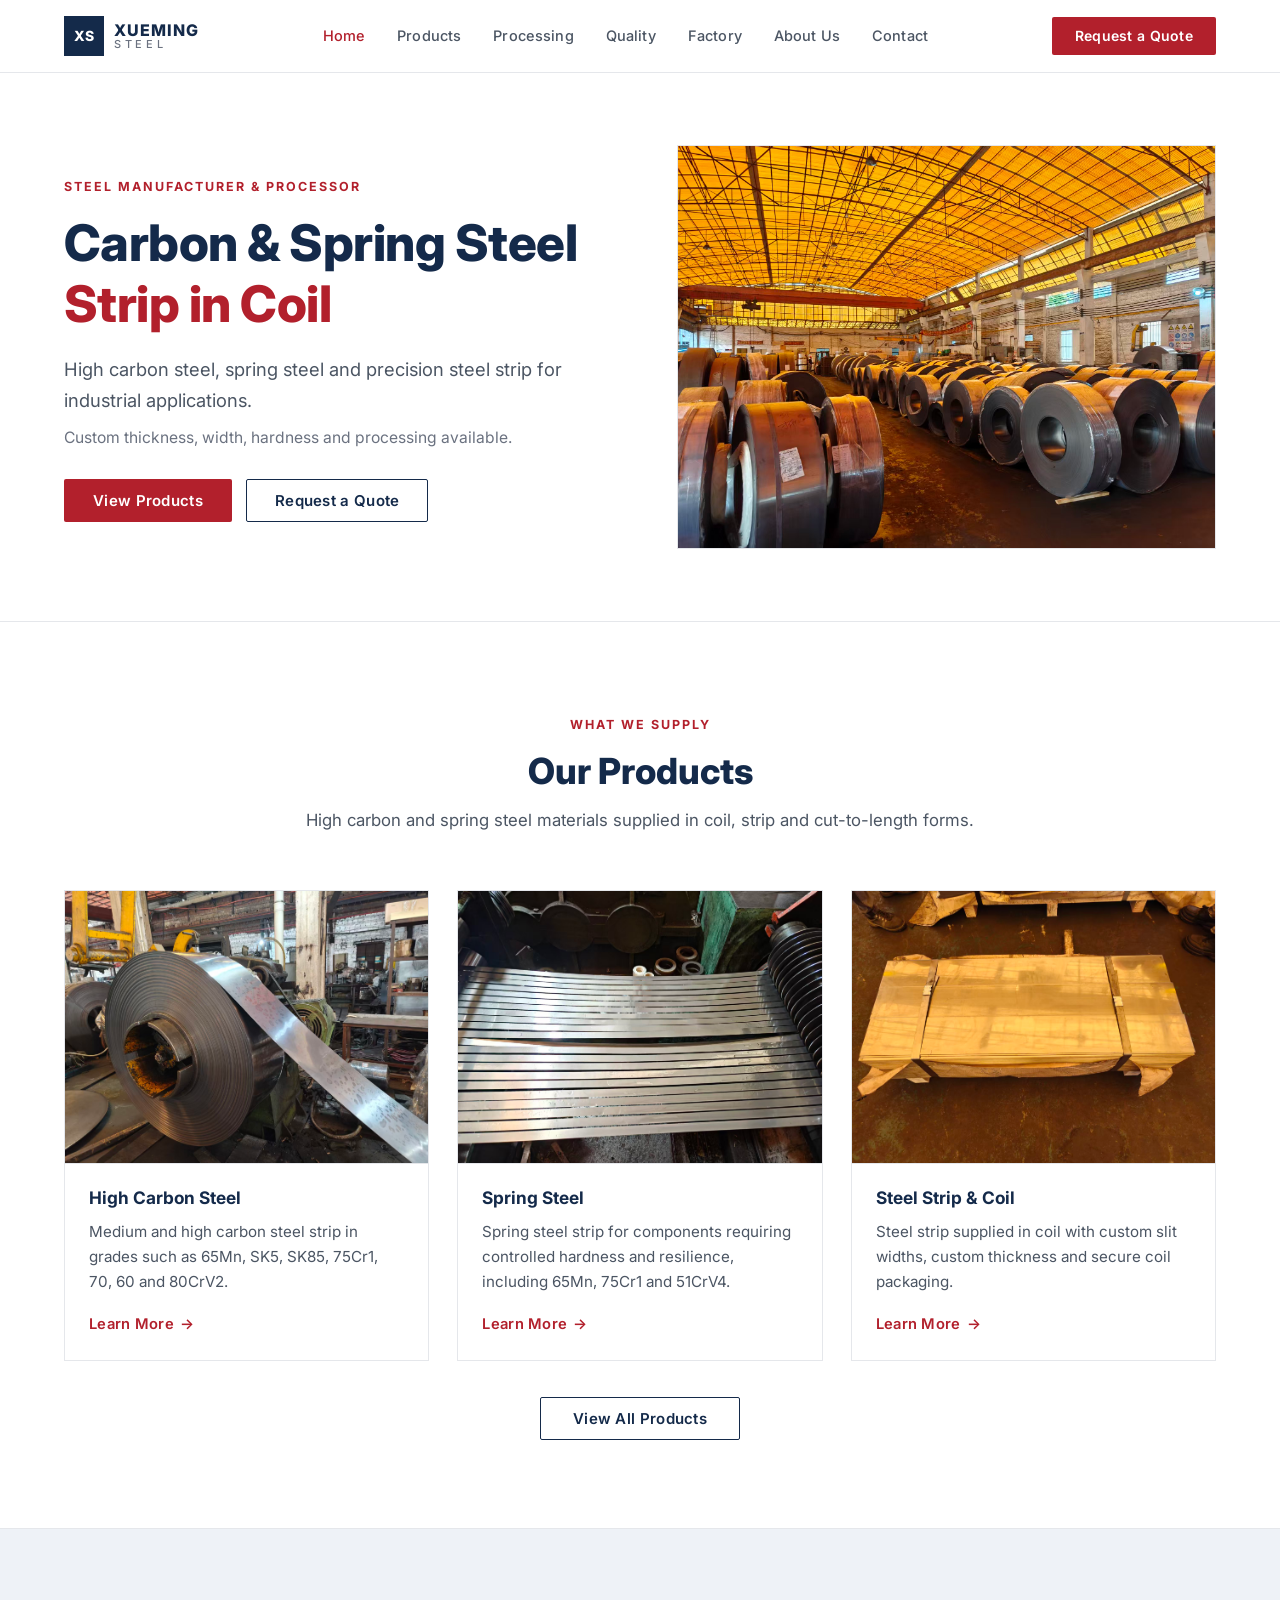
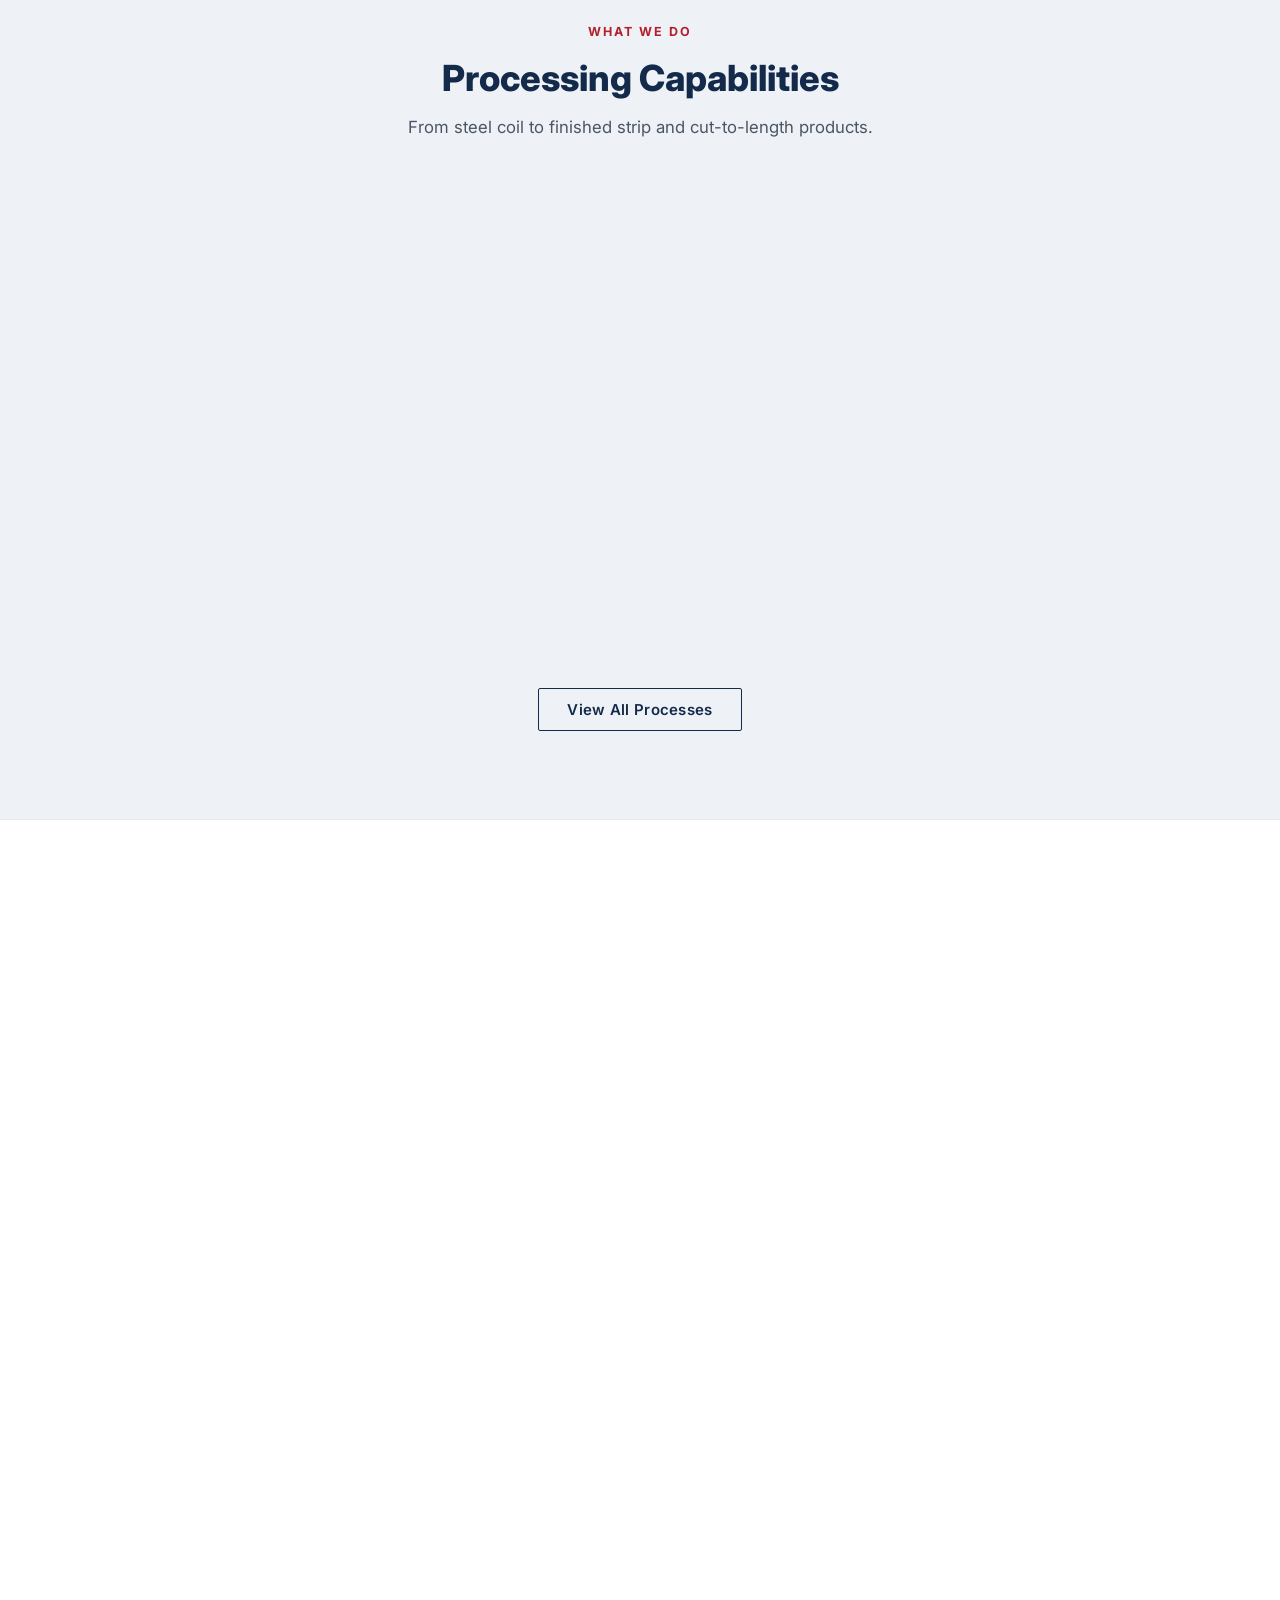
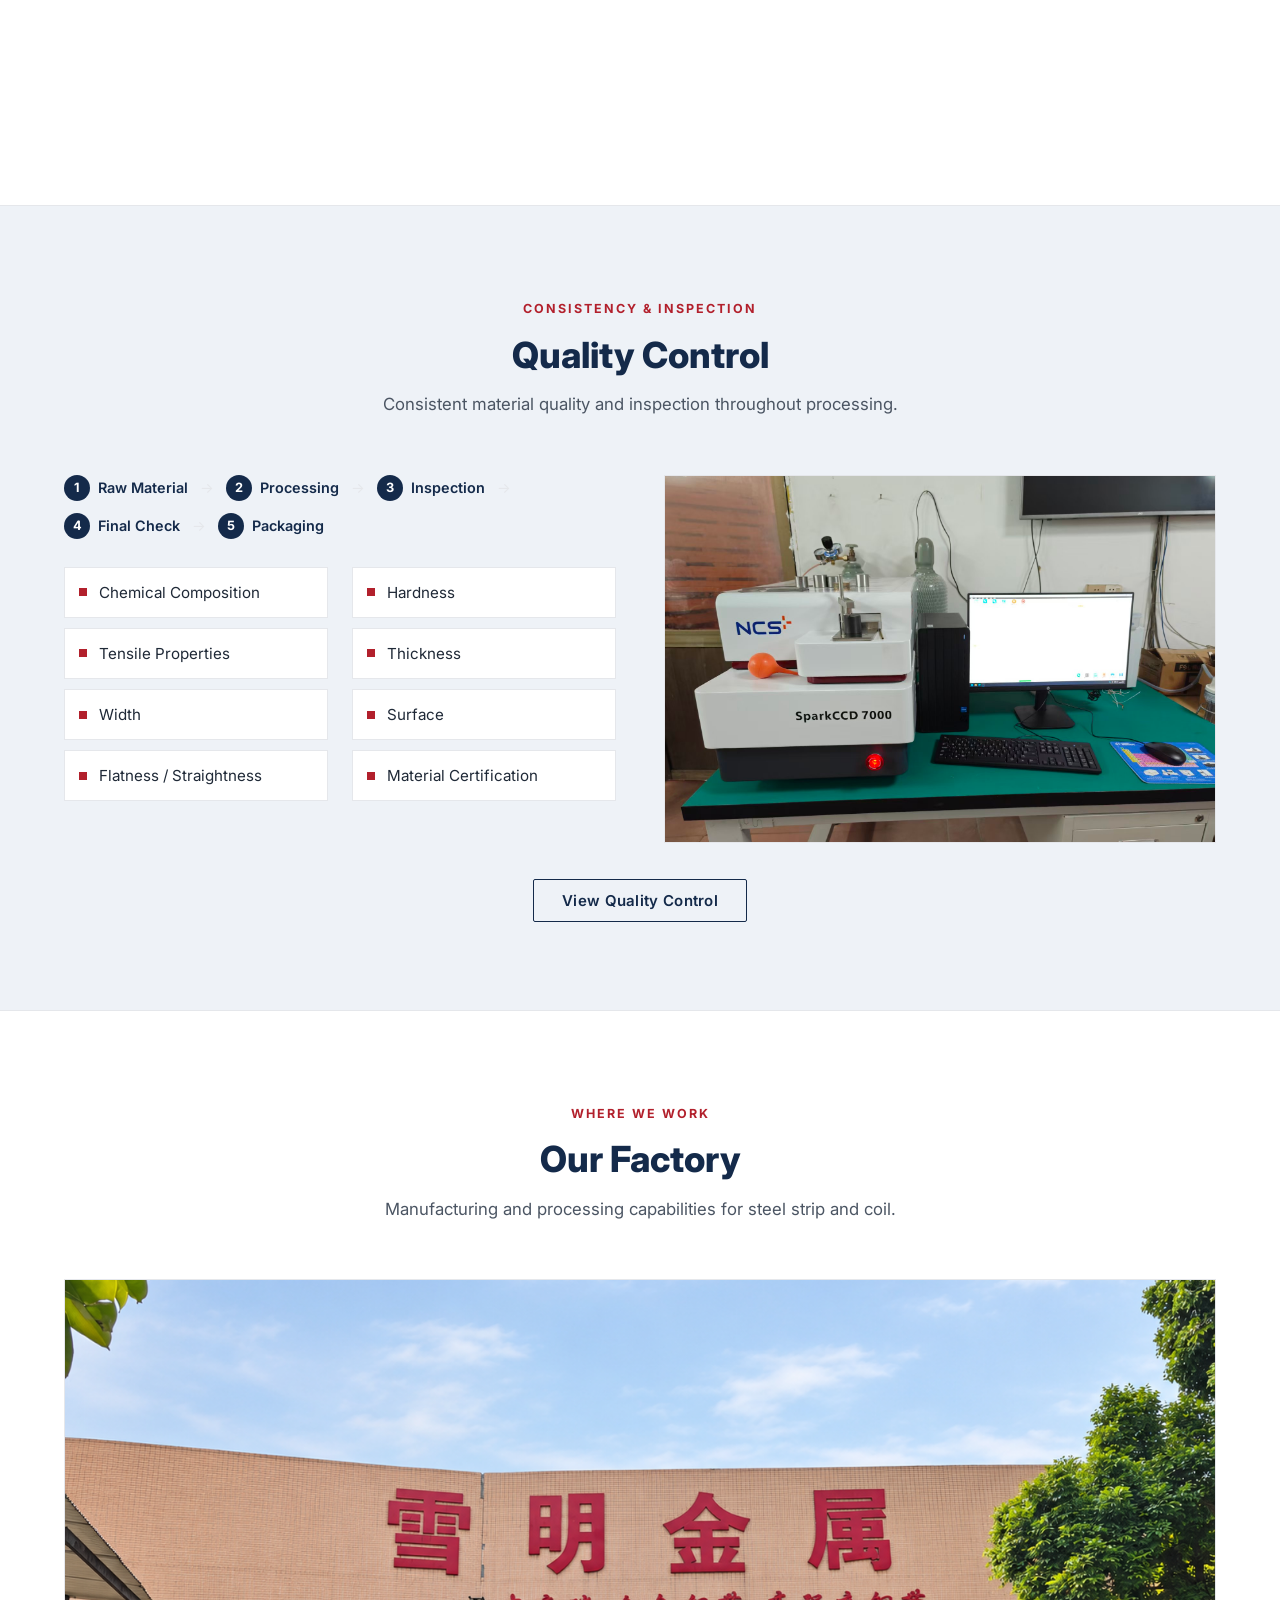
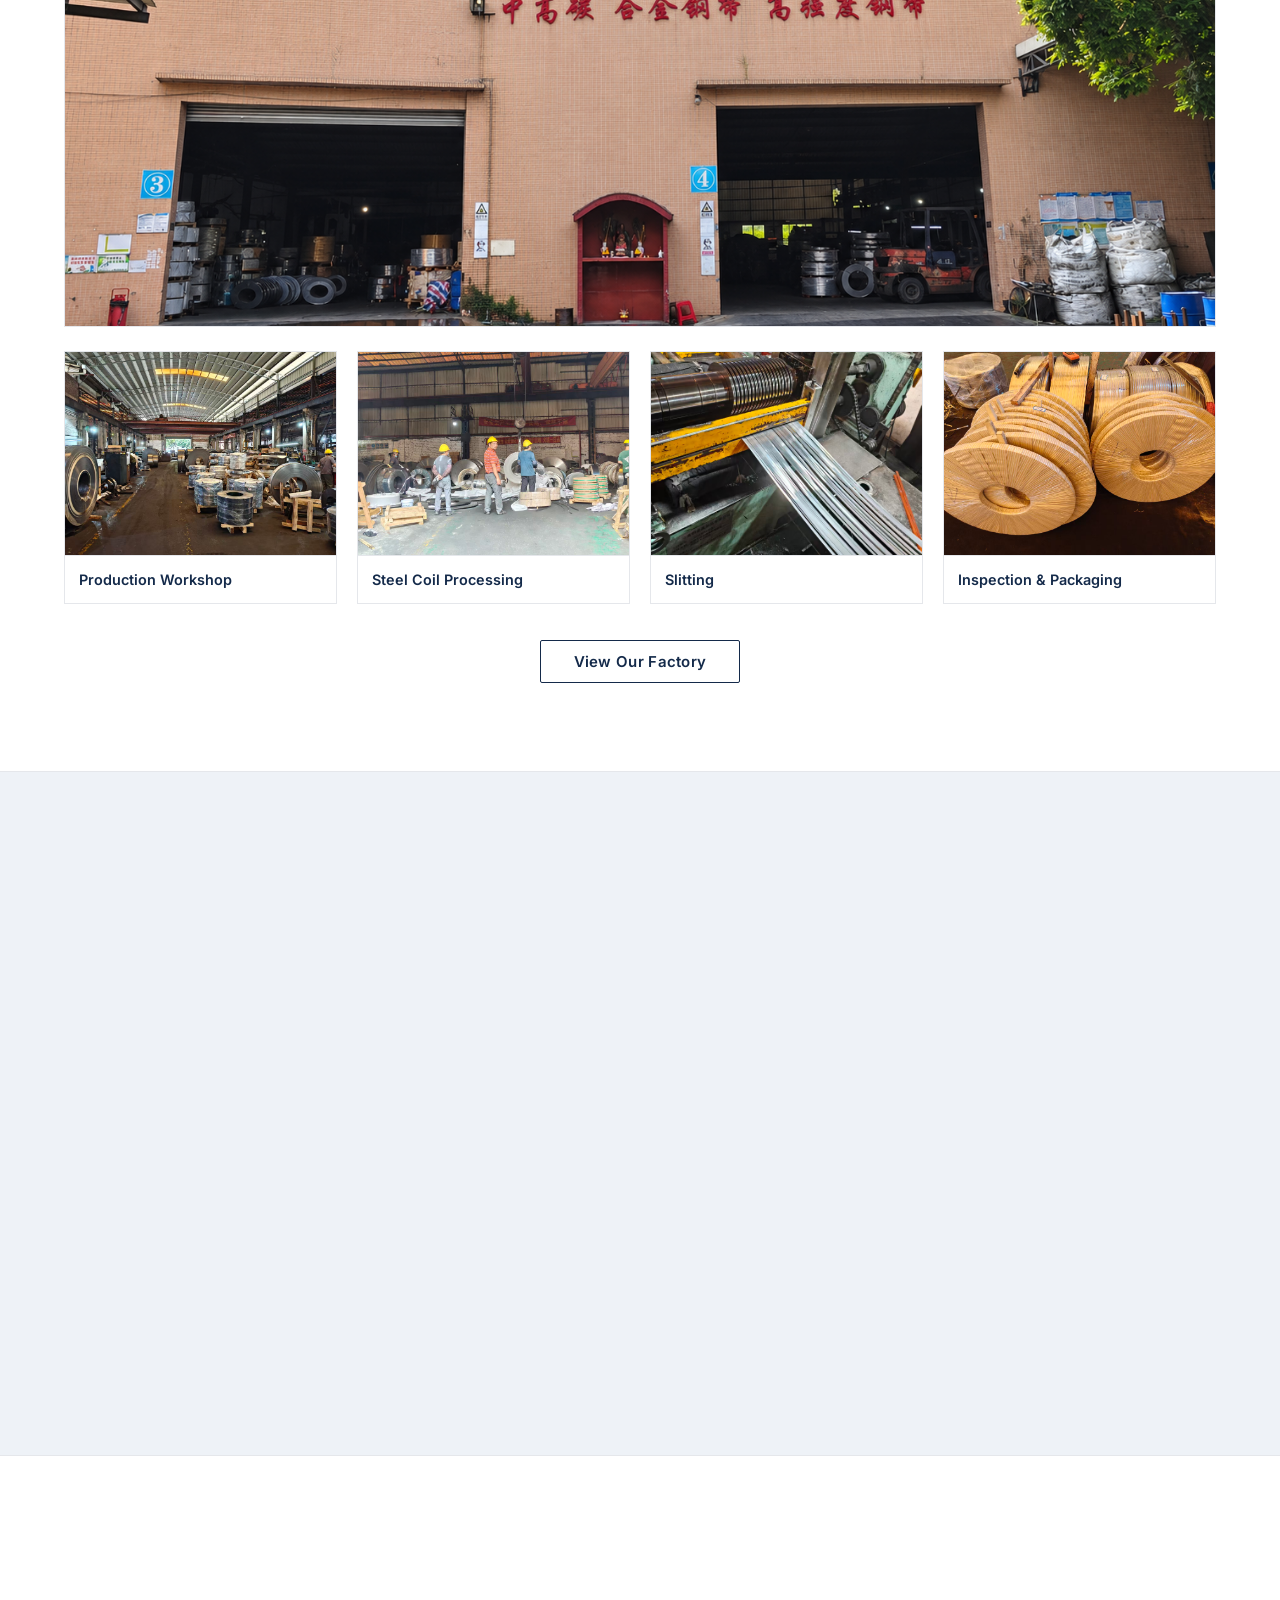
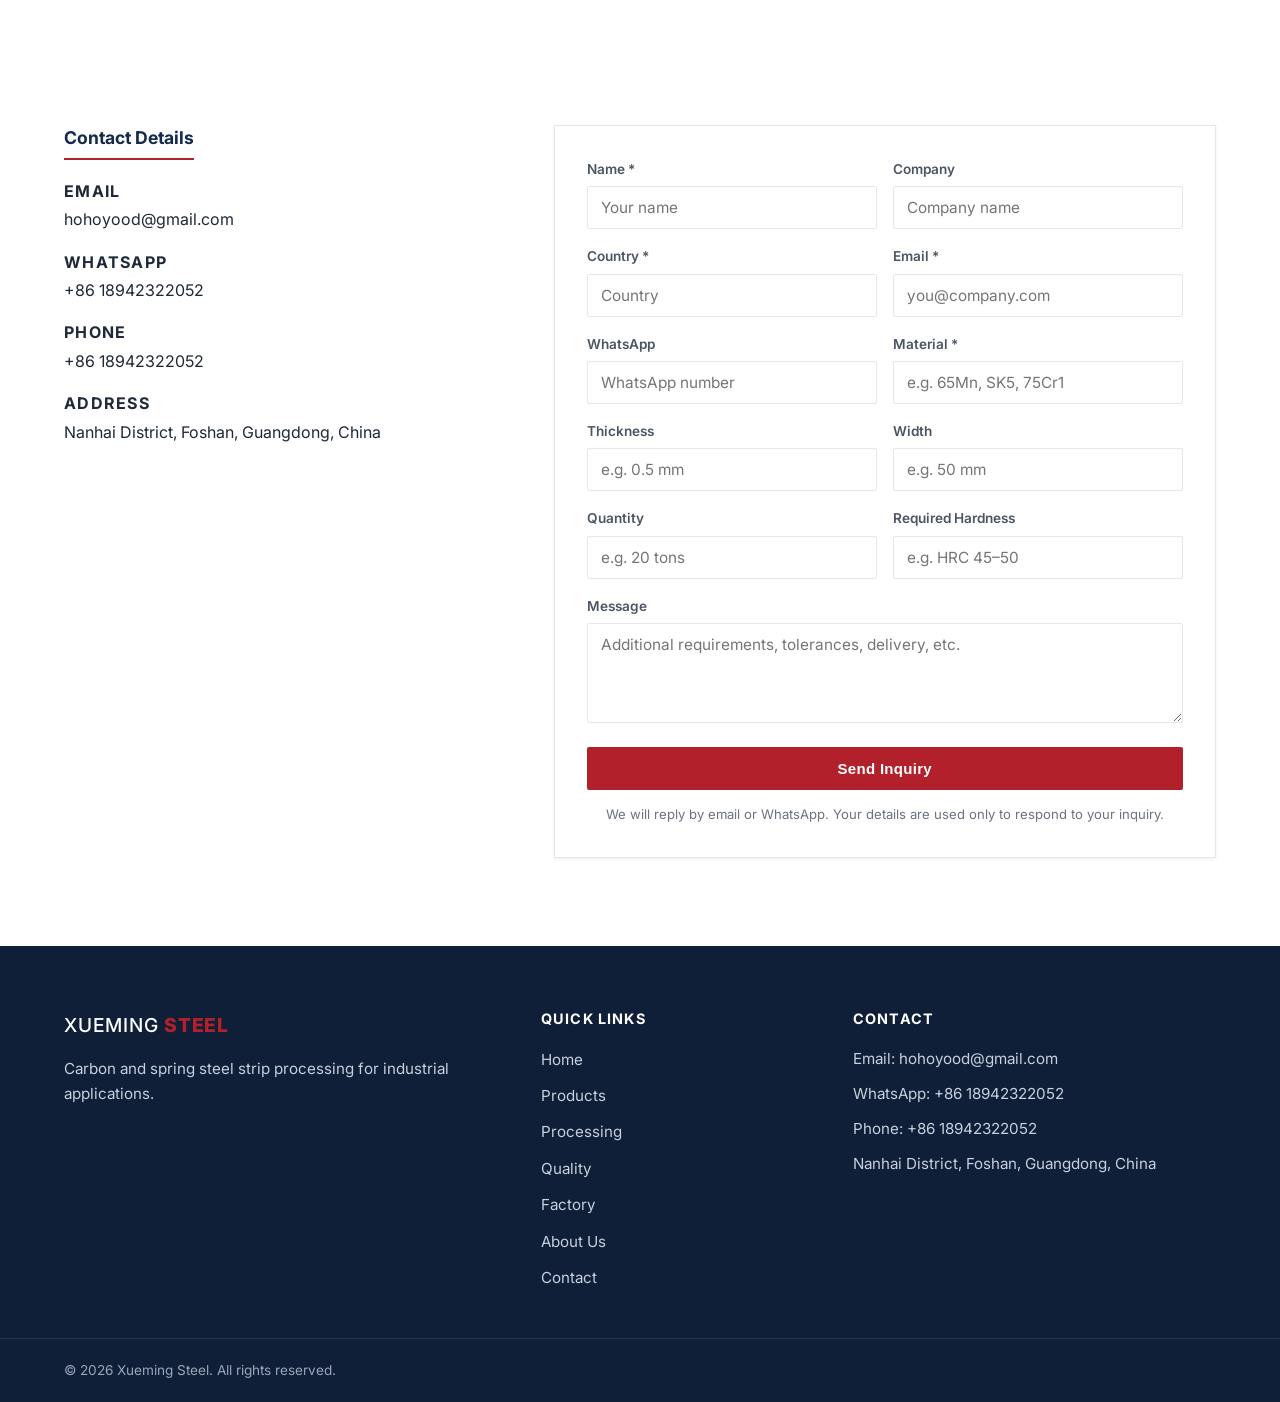
==== commit 83a0a9b2: "Initial complete website upload" ====
--- a/index.html
+++ b/index.html
@@ -30,7 +30,7 @@
     <div class="container header-inner">
 
       <!-- Logo placeholder (replace with real logo later) -->
-      <a href="#top" class="logo" aria-label="Xueming Steel home">
+      <a href="index.html" class="logo" aria-label="Xueming Steel home">
         <span class="logo-mark">XS</span>
         <span class="logo-text">
           <strong>XUEMING</strong>
@@ -40,18 +40,18 @@
 
       <nav class="main-nav" id="mainNav" aria-label="Primary navigation">
         <ul class="nav-list">
-          <li><a href="#top" class="nav-link is-active">Home</a></li>
-          <li><a href="#products" class="nav-link">Products</a></li>
-          <li><a href="#processing" class="nav-link">Processing</a></li>
-          <li><a href="#quality" class="nav-link">Quality</a></li>
-          <li><a href="#factory" class="nav-link">Factory</a></li>
-          <li><a href="#about" class="nav-link">About Us</a></li>
-          <li><a href="#contact" class="nav-link">Contact</a></li>
+          <li><a href="index.html" class="nav-link is-active" aria-current="page">Home</a></li>
+          <li><a href="products.html" class="nav-link">Products</a></li>
+          <li><a href="processing.html" class="nav-link">Processing</a></li>
+          <li><a href="quality.html" class="nav-link">Quality</a></li>
+          <li><a href="factory.html" class="nav-link">Factory</a></li>
+          <li><a href="about.html" class="nav-link">About Us</a></li>
+          <li><a href="contact.html" class="nav-link">Contact</a></li>
         </ul>
       </nav>
 
       <div class="header-actions">
-        <a href="#contact" class="btn btn-accent btn-quote">Request a Quote</a>
+        <a href="contact.html" class="btn btn-accent btn-quote">Request a Quote</a>
         <button class="nav-toggle" id="navToggle" aria-label="Open menu" aria-expanded="false" aria-controls="mainNav">
           <span class="nav-toggle-bar"></span>
           <span class="nav-toggle-bar"></span>
@@ -84,15 +84,15 @@
             Custom thickness, width, hardness and processing available.
           </p>
           <div class="hero-cta">
-            <a href="#products" class="btn btn-accent">View Products</a>
-            <a href="#contact" class="btn btn-outline">Request a Quote</a>
+            <a href="products.html" class="btn btn-accent">View Products</a>
+            <a href="contact.html" class="btn btn-outline">Request a Quote</a>
           </div>
         </div>
 
         <div class="hero-media">
           <figure class="hero-figure">
             <!-- Replace with actual factory / steel coil image -->
-            <img src="images/hero-steel-coil.jpg" alt="Steel coil production line" width="1600" height="1200" />
+            <img src="images/home/hero-steel-coil.jpg" alt="Steel coil production line" width="1600" height="1200" />
           </figure>
         </div>
 
@@ -117,7 +117,7 @@
 
           <article class="product-card">
             <figure class="card-media">
-              <img src="images/product-high-carbon.jpg" alt="High carbon steel" loading="lazy" width="1200" height="900" />
+              <img src="images/products/product-high-carbon.jpg" alt="High carbon steel" loading="lazy" width="1200" height="900" />
             </figure>
             <div class="card-body">
               <h3 class="card-title">High Carbon Steel</h3>
@@ -125,13 +125,13 @@
                 Medium and high carbon steel strip in grades such as 65Mn,
                 SK5, SK85, 75Cr1, 70, 60 and 80CrV2.
               </p>
-              <a href="#contact" class="card-link">Learn More <span aria-hidden="true">&rarr;</span></a>
+              <a href="products.html" class="card-link">Learn More <span aria-hidden="true">&rarr;</span></a>
             </div>
           </article>
 
           <article class="product-card">
             <figure class="card-media">
-              <img src="images/product-spring-steel.jpg" alt="Spring steel strip" loading="lazy" width="1200" height="900" />
+              <img src="images/products/product-spring-steel.jpg" alt="Spring steel strip" loading="lazy" width="1200" height="900" />
             </figure>
             <div class="card-body">
               <h3 class="card-title">Spring Steel</h3>
@@ -139,13 +139,13 @@
                 Spring steel strip for components requiring controlled
                 hardness and resilience, including 65Mn, 75Cr1 and 51CrV4.
               </p>
-              <a href="#contact" class="card-link">Learn More <span aria-hidden="true">&rarr;</span></a>
+              <a href="products.html" class="card-link">Learn More <span aria-hidden="true">&rarr;</span></a>
             </div>
           </article>
 
           <article class="product-card">
             <figure class="card-media">
-              <img src="images/product-steel-coil.jpg" alt="Steel strip in coil" loading="lazy" width="1200" height="900" />
+              <img src="images/products/product-steel-coil.jpg" alt="Steel strip in coil" loading="lazy" width="1200" height="900" />
             </figure>
             <div class="card-body">
               <h3 class="card-title">Steel Strip &amp; Coil</h3>
@@ -153,38 +153,14 @@
                 Steel strip supplied in coil with custom slit widths,
                 custom thickness and secure coil packaging.
               </p>
-              <a href="#contact" class="card-link">Learn More <span aria-hidden="true">&rarr;</span></a>
+              <a href="products.html" class="card-link">Learn More <span aria-hidden="true">&rarr;</span></a>
             </div>
           </article>
 
-          <article class="product-card">
-            <figure class="card-media">
-              <img src="images/product-saw-blade.jpg" alt="Saw blade steel strip" loading="lazy" width="1200" height="900" />
-            </figure>
-            <div class="card-body">
-              <h3 class="card-title">Saw Blade Steel</h3>
-              <p class="card-text">
-                High carbon strip for saw and blade applications, available
-                in grades such as SK5, SK85, 75Cr1 and 80CrV2.
-              </p>
-              <a href="#contact" class="card-link">Learn More <span aria-hidden="true">&rarr;</span></a>
-            </div>
-          </article>
-
-          <article class="product-card">
-            <figure class="card-media">
-              <img src="images/product-steel-sheet.jpg" alt="Cut-to-length steel sheets" loading="lazy" width="1200" height="900" />
-            </figure>
-            <div class="card-body">
-              <h3 class="card-title">Cut-to-Length Sheets</h3>
-              <p class="card-text">
-                Steel coil processed into cut-to-length sheets according
-                to customer specifications and dimensions.
-              </p>
-              <a href="#contact" class="card-link">Learn More <span aria-hidden="true">&rarr;</span></a>
-            </div>
-          </article>
-
+        </div>
+
+        <div class="section-cta">
+          <a href="products.html" class="btn btn-outline">View All Products</a>
         </div>
       </div>
     </section>
@@ -268,6 +244,10 @@
           </div>
 
         </div>
+
+        <div class="section-cta">
+          <a href="processing.html" class="btn btn-outline">View All Processes</a>
+        </div>
       </div>
     </section>
 
@@ -278,7 +258,7 @@
       <div class="container split reveal">
         <div class="split-media">
           <figure class="split-figure">
-            <img src="images/why-choose-us.jpg" alt="Steel processing and manufacturing capability" loading="lazy" width="1000" height="1250" />
+            <img src="images/about-us/why-choose-us.jpg" alt="Steel processing and manufacturing capability" loading="lazy" width="1000" height="1250" />
           </figure>
         </div>
         <div class="split-copy">
@@ -333,6 +313,8 @@
               </div>
             </li>
           </ul>
+
+          <p class="mt-24"><a href="about.html" class="card-link">More About Us <span aria-hidden="true">&rarr;</span></a></p>
         </div>
       </div>
     </section>
@@ -376,10 +358,14 @@
           <div class="quality-media">
             <figure class="quality-figure">
               <!-- Replace with actual inspection / quality control image -->
-              <img src="images/quality-control.jpg" alt="Steel quality control and inspection" loading="lazy" width="1400" height="900" />
+              <img src="images/quality/quality-control.jpg" alt="Steel quality control and inspection" loading="lazy" width="1400" height="900" />
             </figure>
           </div>
 
+        </div>
+
+        <div class="section-cta">
+          <a href="quality.html" class="btn btn-outline">View Quality Control</a>
         </div>
       </div>
     </section>
@@ -399,26 +385,30 @@
 
         <figure class="factory-main">
           <!-- Replace with actual factory image -->
-          <img src="images/factory-main.jpg" alt="Steel manufacturing and processing facility" loading="lazy" width="1600" height="900" />
+          <img src="images/factory/factory-main.jpg" alt="Steel manufacturing and processing facility" loading="lazy" width="1600" height="900" />
         </figure>
 
         <div class="factory-grid reveal">
           <figure class="factory-card">
-            <img src="images/factory-01.jpg" alt="Production workshop" loading="lazy" width="1200" height="900" />
+            <img src="images/factory/factory-01.jpg" alt="Production workshop" loading="lazy" width="1200" height="900" />
             <figcaption>Production Workshop</figcaption>
           </figure>
           <figure class="factory-card">
-            <img src="images/factory-02.jpg" alt="Steel coil processing" loading="lazy" width="1200" height="900" />
+            <img src="images/factory/factory-02.jpg" alt="Steel coil processing" loading="lazy" width="1200" height="900" />
             <figcaption>Steel Coil Processing</figcaption>
           </figure>
           <figure class="factory-card">
-            <img src="images/factory-03.jpg" alt="Steel slitting line" loading="lazy" width="1200" height="900" />
+            <img src="images/factory/factory-03.jpg" alt="Steel slitting line" loading="lazy" width="1200" height="900" />
             <figcaption>Slitting</figcaption>
           </figure>
           <figure class="factory-card">
-            <img src="images/factory-04.jpg" alt="Inspection and packaging" loading="lazy" width="1200" height="900" />
+            <img src="images/factory/factory-04.jpg" alt="Inspection and packaging" loading="lazy" width="1200" height="900" />
             <figcaption>Inspection &amp; Packaging</figcaption>
           </figure>
+        </div>
+
+        <div class="section-cta">
+          <a href="factory.html" class="btn btn-outline">View Our Factory</a>
         </div>
       </div>
     </section>
@@ -496,15 +486,15 @@
             <ul class="contact-list">
               <li>
                 <span class="contact-label">Email</span>
-                <a href="mailto:[YOUR EMAIL]">[YOUR EMAIL]</a>
+                <a href="mailto:hohoyood@gmail.com">hohoyood@gmail.com</a>
               </li>
               <li>
                 <span class="contact-label">WhatsApp</span>
-                <a href="#">[YOUR WHATSAPP]</a>
+                <a href="https://wa.me/8618942322052" target="_blank" rel="noopener">+86 18942322052</a>
               </li>
               <li>
                 <span class="contact-label">Phone</span>
-                <a href="#">[YOUR PHONE]</a>
+                <a href="tel:+8618942322052">+86 18942322052</a>
               </li>
               <li>
                 <span class="contact-label">Address</span>
@@ -598,21 +588,22 @@
       <nav class="footer-nav" aria-label="Footer navigation">
         <h3>Quick Links</h3>
         <ul>
-          <li><a href="#top">Home</a></li>
-          <li><a href="#products">Products</a></li>
-          <li><a href="#processing">Processing</a></li>
-          <li><a href="#quality">Quality</a></li>
-          <li><a href="#factory">Factory</a></li>
-          <li><a href="#contact">Contact</a></li>
+          <li><a href="index.html">Home</a></li>
+          <li><a href="products.html">Products</a></li>
+          <li><a href="processing.html">Processing</a></li>
+          <li><a href="quality.html">Quality</a></li>
+          <li><a href="factory.html">Factory</a></li>
+          <li><a href="about.html">About Us</a></li>
+          <li><a href="contact.html">Contact</a></li>
         </ul>
       </nav>
 
       <div class="footer-contact">
         <h3>Contact</h3>
         <ul>
-          <li>Email: <a href="mailto:[YOUR EMAIL]">[YOUR EMAIL]</a></li>
-          <li>WhatsApp: <span>[YOUR WHATSAPP]</span></li>
-          <li>Phone: <span>[YOUR PHONE]</span></li>
+          <li>Email: <a href="mailto:hohoyood@gmail.com">hohoyood@gmail.com</a></li>
+          <li>WhatsApp: <a href="https://wa.me/8618942322052" target="_blank" rel="noopener">+86 18942322052</a></li>
+          <li>Phone: <a href="tel:+8618942322052">+86 18942322052</a></li>
           <li>Nanhai District, Foshan, Guangdong, China</li>
         </ul>
       </div>
--- a/css/style.css
+++ b/css/style.css
@@ -741,3 +741,175 @@
   .flow-steps { gap: 8px; }
   .flow-steps li { font-size: 0.82rem; }
 }
+
+/* ==========================================================================
+   17. Inner-page components (multi-page structure)
+   ========================================================================== */
+
+/* Page hero banner (sub-pages) */
+.page-hero {
+  background: var(--navy);
+  border-bottom: 3px solid var(--accent);
+  padding: 56px 0 60px;
+}
+.page-hero .eyebrow { color: #e58b93; margin-bottom: 12px; }
+.page-crumbs {
+  display: flex; flex-wrap: wrap; align-items: center; gap: 8px;
+  font-size: 0.8rem; letter-spacing: 0.04em; color: #9aa6b5;
+  margin: 0 0 14px;
+}
+.page-crumbs a { color: #c7d0dc; }
+.page-crumbs a:hover { color: var(--white); }
+.page-crumbs .sep { color: #5b6b82; }
+.page-hero-title {
+  color: var(--white);
+  font-size: clamp(1.8rem, 3.4vw, 2.5rem);
+  font-weight: 800;
+  letter-spacing: -0.01em;
+  margin: 0 0 12px;
+}
+.page-hero-sub { color: #c7d0dc; font-size: 1.05rem; max-width: 46em; margin: 0; }
+
+/* Product detail blocks (products page) */
+.product-list { padding-top: 24px; }
+.product-detail {
+  display: grid;
+  grid-template-columns: 0.9fr 1.1fr;
+  gap: 44px;
+  align-items: start;
+  padding: 56px 0;
+  border-bottom: 1px solid var(--gray-200);
+}
+.product-detail:last-child { border-bottom: 0; }
+.product-detail:nth-child(even) .product-detail-media { order: 2; }
+.product-detail-media {
+  margin: 0; aspect-ratio: 4 / 3; overflow: hidden;
+  border: 1px solid var(--gray-200); background: var(--gray-100);
+}
+.product-detail-media img { width: 100%; height: 100%; object-fit: cover; }
+.product-detail-copy .eyebrow { margin-bottom: 8px; }
+.product-detail-title { font-size: 1.4rem; margin-bottom: 10px; }
+.product-detail-desc { color: var(--gray-600); margin-bottom: 20px; }
+
+.grade-tags { display: flex; flex-wrap: wrap; gap: 8px; margin-bottom: 22px; }
+.grade-tag {
+  font-size: 0.82rem; font-weight: 600; color: var(--navy);
+  background: var(--navy-soft); border: 1px solid var(--gray-200);
+  padding: 6px 12px; border-radius: var(--radius);
+}
+.grade-note { font-size: 0.82rem; color: var(--gray-500); margin-top: 10px; }
+
+.spec-grid { display: grid; grid-template-columns: repeat(3, 1fr); gap: 14px; }
+.spec-block { border: 1px solid var(--gray-200); background: var(--white); padding: 16px 18px; }
+.spec-block h4 {
+  font-size: 0.72rem; text-transform: uppercase; letter-spacing: 0.08em;
+  color: var(--gray-500); margin: 0 0 10px; padding-bottom: 8px;
+  border-bottom: 2px solid var(--accent);
+}
+.spec-block ul { display: grid; gap: 7px; }
+.spec-block li { position: relative; padding-left: 14px; font-size: 0.88rem; color: var(--gray-600); }
+.spec-block li::before { content: ""; position: absolute; left: 0; top: 0.55em; width: 6px; height: 6px; background: var(--accent); }
+.spec-placeholder { color: var(--gray-500); font-style: italic; }
+
+/* Process cards with images (processing page) */
+.process-card-grid { display: grid; grid-template-columns: repeat(3, 1fr); gap: 24px; }
+.process-card {
+  display: flex; flex-direction: column;
+  background: var(--white); border: 1px solid var(--gray-200);
+  transition: box-shadow .22s ease, transform .22s ease;
+}
+.process-card:hover { box-shadow: var(--shadow-md); transform: translateY(-3px); }
+.process-card-media { margin: 0; aspect-ratio: 16 / 10; overflow: hidden; border-bottom: 1px solid var(--gray-200); background: var(--gray-100); }
+.process-card-media img { width: 100%; height: 100%; object-fit: cover; }
+.process-card-body { padding: 24px; display: flex; flex-direction: column; gap: 10px; flex: 1; }
+.process-card-num { font-size: 0.8rem; font-weight: 700; color: var(--gray-200); letter-spacing: 0.05em; }
+.process-card-title { font-size: 1.08rem; margin: 0; }
+.process-card-text { font-size: 0.94rem; color: var(--gray-600); margin: 0; }
+.process-card-value { margin-top: auto; border-top: 1px solid var(--gray-200); padding-top: 12px; font-size: 0.88rem; color: var(--gray-600); }
+.process-card-value strong { display: block; font-size: 0.7rem; text-transform: uppercase; letter-spacing: 0.08em; color: var(--accent); margin-bottom: 4px; }
+
+/* Equipment / inspection cards (quality page) */
+.equipment-grid { display: grid; grid-template-columns: repeat(3, 1fr); gap: 20px; }
+.equipment-card { background: var(--white); border: 1px solid var(--gray-200); }
+.equipment-card img { width: 100%; aspect-ratio: 4 / 3; object-fit: cover; border-bottom: 1px solid var(--gray-200); }
+.equipment-body { padding: 16px 18px; }
+.equipment-body h3 { font-size: 1rem; margin-bottom: 6px; }
+.equipment-body p { font-size: 0.9rem; color: var(--gray-600); margin: 0; }
+
+/* Flow band (quality page) */
+.flow-band {
+  background: var(--white); border: 1px solid var(--gray-200);
+  padding: 28px 32px;
+}
+.flow-band .flow-steps { margin-bottom: 0; justify-content: center; }
+
+/* Placeholder boxes (about page) */
+.placeholder-box {
+  border: 1px dashed var(--gray-200);
+  background: var(--navy-soft);
+  padding: 26px 28px;
+  color: var(--gray-500);
+}
+.placeholder-box .ph-label {
+  display: block; font-size: 0.74rem; font-weight: 700;
+  text-transform: uppercase; letter-spacing: 0.08em; color: var(--gray-500);
+  margin-bottom: 8px;
+}
+.placeholder-box p { margin: 0; font-size: 0.95rem; }
+
+/* Bottom CTA band */
+.cta-band { background: var(--navy); border-top: 3px solid var(--accent); padding: 52px 0; }
+.cta-band-inner { display: flex; align-items: center; justify-content: space-between; gap: 24px; flex-wrap: wrap; }
+.cta-band h2 { color: var(--white); font-size: 1.5rem; margin: 0 0 6px; }
+.cta-band p { color: #c7d0dc; margin: 0; }
+.cta-band .btn-outline { border-color: var(--white); color: var(--white); }
+.cta-band .btn-outline:hover { background: var(--white); color: var(--navy); }
+
+/* Responsive for new components */
+@media (max-width: 1024px) {
+  .product-detail { grid-template-columns: 1fr; gap: 28px; }
+  .product-detail:nth-child(even) .product-detail-media { order: 0; }
+  .process-card-grid { grid-template-columns: repeat(2, 1fr); }
+  .equipment-grid { grid-template-columns: repeat(2, 1fr); }
+  .spec-grid { grid-template-columns: 1fr; }
+  .cta-band-inner { flex-direction: column; align-items: flex-start; }
+}
+
+@media (max-width: 768px) {
+  .page-hero { padding: 40px 0 44px; }
+}
+
+@media (max-width: 520px) {
+  .process-card-grid { grid-template-columns: 1fr; }
+  .equipment-grid { grid-template-columns: 1fr; }
+}
+
+/* Section CTA (centered action below a section) */
+.section-cta { text-align: center; margin-top: 36px; }
+.section-cta .btn { min-width: 200px; }
+
+/* Small utilities for page content */
+.grade-tags--center { justify-content: center; }
+.text-center { text-align: center; }
+
+/* Inspection item cards (quality page) */
+.inspection-grid { display: grid; grid-template-columns: repeat(3, 1fr); gap: 16px; }
+.inspection-item { border: 1px solid var(--gray-200); background: var(--white); padding: 20px 22px; }
+.inspection-item h3 { font-size: 1rem; margin-bottom: 6px; }
+.inspection-item p { font-size: 0.88rem; color: var(--gray-600); margin: 0; }
+@media (max-width: 1024px) { .inspection-grid { grid-template-columns: repeat(2, 1fr); } }
+@media (max-width: 520px) { .inspection-grid { grid-template-columns: 1fr; } }
+
+/* Spacing utilities */
+.mt-24 { margin-top: 24px; }
+.mb-32 { margin-bottom: 32px; }
+
+/* Products page — "Common Grades" label above grade tags (page-scoped) */
+.products-page .grade-label {
+  margin: 0 0 8px;
+  font-size: 0.72rem;
+  font-weight: 700;
+  letter-spacing: 0.08em;
+  text-transform: uppercase;
+  color: var(--gray-500);
+}
